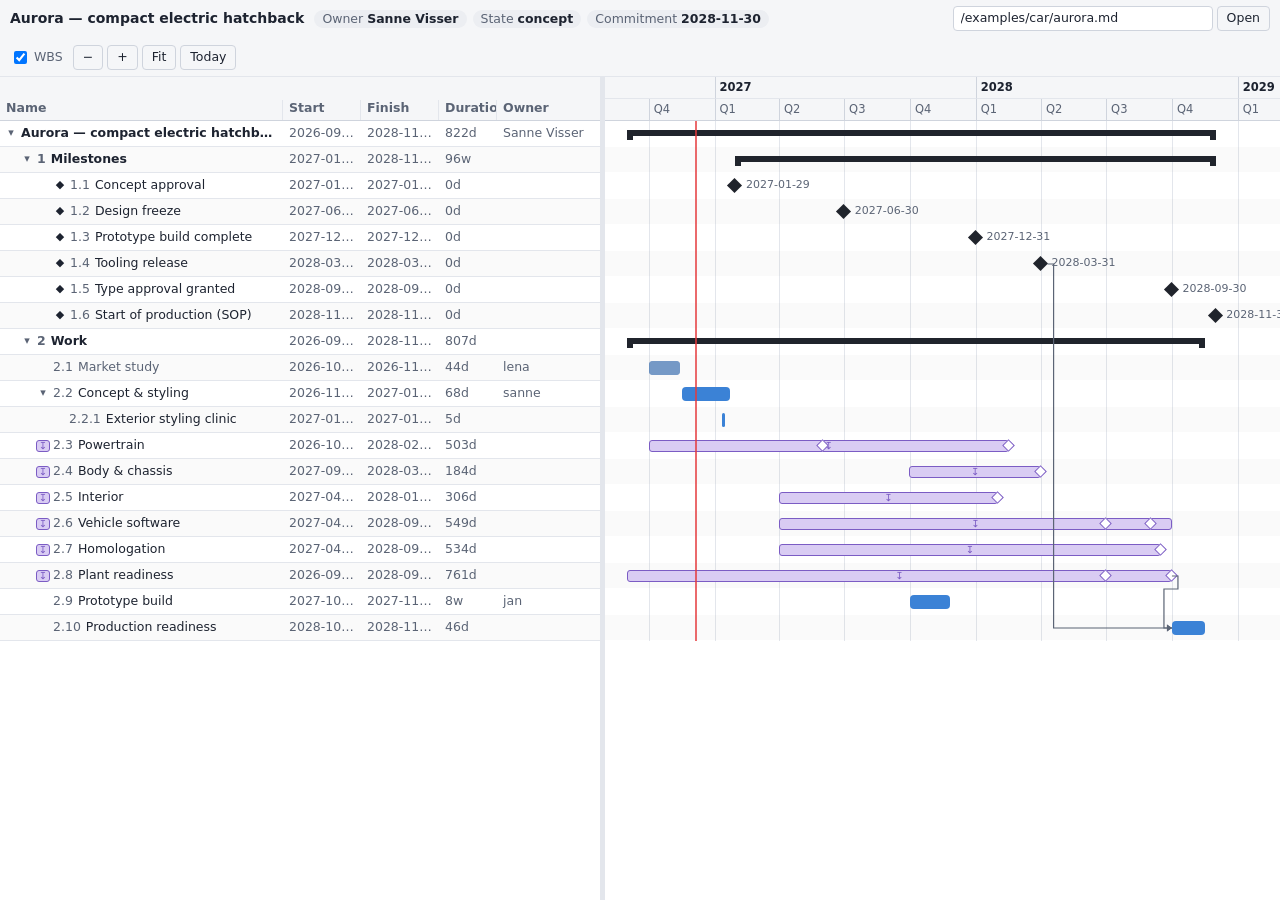
==== viewer/index.html @ 788c6bef "Initial commit: projectmd format, parser, viewer and example - docs/: format reference, normative gr" ====
<!doctype html>
<html lang="en">
<head>
<meta charset="utf-8">
<meta name="viewport" content="width=device-width, initial-scale=1">
<title>projectmd viewer</title>
<link rel="stylesheet" href="style.css">
</head>
<body>
<header id="toolbar">
  <div id="titlebox"><strong id="ptitle">projectmd</strong><span id="pmeta"></span></div>
  <nav id="crumbs" aria-label="Previous top-level projects"></nav>
  <form id="openform" autocomplete="off">
    <input id="rootinput" type="text" placeholder="/path/to/project.md or URL" spellcheck="false">
    <button type="submit">Open</button>
  </form>
  <div id="tools">
    <label class="chk"><input type="checkbox" id="wbs" checked> WBS</label>
    <button id="zout" title="Zoom out (Ctrl+wheel)">&minus;</button>
    <button id="zin" title="Zoom in (Ctrl+wheel)">+</button>
    <button id="zfit" title="Fit whole project">Fit</button>
    <button id="ztoday" title="Scroll to today">Today</button>
  </div>
</header>
<div id="banner" hidden></div>
<main id="main">
  <section id="left">
    <div id="lhead" class="grid"><div>Name</div><div>Start</div><div>Finish</div><div>Duration</div><div>Owner</div></div>
    <div id="lbody"><div id="lspacer"></div></div>
  </section>
  <div id="split" title="Drag to resize"></div>
  <section id="right">
    <div id="rhead"><div id="rhinner"></div></div>
    <div id="rbody"><div id="canvas"><div id="gridlines"></div><div id="today"></div><div id="trows"></div><svg id="deps" xmlns="http://www.w3.org/2000/svg"></svg></div></div>
  </section>
  <aside id="detail" hidden></aside>
</main>
<script type="module" src="app.js"></script>
</body>
</html>
---- viewer/style.css ----
:root {
  --bg: #ffffff; --bg2: #f5f6f8; --bg3: #eceef2; --fg: #1d2330; --fg2: #5b6475; --line: #e3e6ec; --line2: #cfd4dd;
  --task: #3b82d6; --task-d: #1f5aa6; --sum: #20242c; --sub: #7b5cc4; --sub-bg: #d9ccf3;
  --red: #d93030; --warn: #e08a00; --today: #e5383b; --sel: #dbe9fb; --hover: #eef3fa; --stripe: rgba(0,0,0,.018);
  --rh: 26px; --hh: 22px;
  color-scheme: light dark;
}
@media (prefers-color-scheme: dark) {
  :root {
    --bg: #14171d; --bg2: #1b1f27; --bg3: #242934; --fg: #e4e7ee; --fg2: #98a1b3; --line: #2a303b; --line2: #3a4250;
    --task: #4a95ec; --task-d: #2a68b8; --sum: #c9cfdb; --sub: #9d83e0; --sub-bg: #3a3160;
    --red: #ff5a5a; --warn: #f0a020; --today: #ff5a5f; --sel: #23374f; --hover: #1f2631; --stripe: rgba(255,255,255,.02);
  }
}
* { box-sizing: border-box; }
html, body { height: 100%; margin: 0; }
body { display: flex; flex-direction: column; background: var(--bg); color: var(--fg);
  font: 12.5px/1.35 system-ui, -apple-system, "Segoe UI", Roboto, sans-serif; overflow: hidden; }
button, input { font: inherit; color: inherit; }
button { background: var(--bg2); border: 1px solid var(--line2); border-radius: 4px; padding: 3px 9px; cursor: pointer; }
button:hover { background: var(--bg3); }
input[type=text] { background: var(--bg); border: 1px solid var(--line2); border-radius: 4px; padding: 3px 7px; }
a { color: var(--task); }

#toolbar { display: flex; align-items: center; gap: 14px; padding: 6px 10px; border-bottom: 1px solid var(--line); background: var(--bg2); flex-wrap: wrap; }
#titlebox { display: flex; align-items: baseline; gap: 10px; min-width: 0; }
#ptitle { font-size: 14px; }
#pmeta { display: flex; gap: 6px; flex-wrap: wrap; }
.chip { background: var(--bg3); border-radius: 10px; padding: 1px 8px; color: var(--fg2); white-space: nowrap; }
.chip b { color: var(--fg); font-weight: 600; }
#crumbs { display: flex; gap: 4px; align-items: center; color: var(--fg2); }
#crumbs a { cursor: pointer; text-decoration: none; }
#crumbs a:hover { text-decoration: underline; }
#openform { display: flex; gap: 4px; margin-left: auto; }
#rootinput { width: 260px; }
#tools { display: flex; gap: 4px; align-items: center; }
.chk { display: flex; gap: 4px; align-items: center; margin-right: 6px; color: var(--fg2); }
#banner { padding: 6px 12px; background: #fde8e8; color: #7a1010; border-bottom: 1px solid #f3b4b4; }
@media (prefers-color-scheme: dark) { #banner { background: #3a1a1a; color: #ffb4b4; border-color: #6a2a2a; } }

#main { position: relative; flex: 1; display: flex; min-height: 0; }
#left { width: var(--leftw, 600px); display: flex; flex-direction: column; min-width: 160px; flex: none; overflow: hidden; }
#right { flex: 1; display: flex; flex-direction: column; min-width: 0; }
#split { width: 5px; cursor: col-resize; background: var(--line); flex: none; }
#split:hover, #split.drag { background: var(--task); }

.grid, .lrow { display: grid; grid-template-columns: minmax(120px, 1fr) 78px 78px 58px 104px; }
#lhead { height: calc(var(--hh) * 2); background: var(--bg2); border-bottom: 1px solid var(--line2); font-weight: 600; color: var(--fg2); align-items: end; flex: none; }
#lhead > div { padding: 0 6px 3px; border-left: 1px solid var(--line); white-space: nowrap; overflow: hidden; }
#lhead > div:first-child { border-left: 0; }
#lbody { flex: 1; overflow: hidden; position: relative; }
#lspacer { position: relative; width: 100%; }
.lrow { position: absolute; left: 0; right: 0; height: var(--rh); align-items: center; border-bottom: 1px solid var(--line); cursor: default; }
.lrow.odd, .trow.odd { background: var(--stripe); }
.lrow:hover, .trow:hover { background: var(--hover); }
.lrow.sel, .trow.sel { background: var(--sel); }
.lrow > div { padding: 0 6px; white-space: nowrap; overflow: hidden; text-overflow: ellipsis; color: var(--fg2); border-left: 1px solid transparent; }
.lrow > .name { color: var(--fg); display: flex; align-items: center; gap: 3px; border-left: 0; }
.lrow .t { overflow: hidden; text-overflow: ellipsis; }
.lrow .num { color: var(--fg2); margin-right: 5px; font-variant-numeric: tabular-nums; }
.lrow.k-heading .t, .lrow.k-project .t { font-weight: 600; }
.lrow.cancelled .t { text-decoration: line-through; color: var(--fg2); }
.lrow.done .t { color: var(--fg2); }
.lrow.conflict .t { color: var(--red); }
.lrow.conflict .d.fin { color: var(--red); font-weight: 600; }
.lrow.loadrow { color: var(--fg2); font-style: italic; }
.tog { width: 14px; flex: none; text-align: center; cursor: pointer; color: var(--fg2); user-select: none; font-size: 11px; }
.tog.none { cursor: default; }
.tog:hover:not(.none) { color: var(--fg); }
.ico { flex: none; width: 14px; text-align: center; font-size: 11px; }
.ico.sub { color: var(--sub); }
.ico.warn { color: var(--warn); }
.spin { display: inline-block; animation: spin 1s linear infinite; }
@keyframes spin { to { transform: rotate(360deg); } }
.focus { display: none; margin-left: auto; padding: 0 5px; line-height: 16px; font-size: 12px; flex: none; }
.lrow:hover .focus { display: inline-block; }

#rhead { height: calc(var(--hh) * 2); overflow: hidden; border-bottom: 1px solid var(--line2); background: var(--bg2); flex: none; position: relative; }
#rhinner { position: relative; height: 100%; }
.hs { position: absolute; height: var(--hh); border-left: 1px solid var(--line2); padding: 0 4px; line-height: calc(var(--hh) - 1px); overflow: hidden; white-space: nowrap; color: var(--fg2); font-size: 11.5px; }
.hs.t0 { top: 0; border-bottom: 1px solid var(--line); color: var(--fg); font-weight: 600; }
.hs.t1 { top: var(--hh); }
#rbody { flex: 1; overflow: auto; position: relative; }
#canvas { position: relative; }
.gl { position: absolute; top: 0; bottom: 0; width: 1px; background: var(--line); }
.gl.major { background: var(--line2); }
#gridlines, #trows { position: absolute; inset: 0; }
#today { position: absolute; top: 0; bottom: 0; width: 2px; background: var(--today); opacity: .75; pointer-events: none; z-index: 3; }
#deps { position: absolute; left: 0; top: 0; pointer-events: none; z-index: 2; overflow: visible; }
#deps path { fill: none; stroke: var(--fg2); stroke-width: 1.2; }
#deps path.c { stroke: var(--red); }
#deps polygon { fill: var(--fg2); }
#deps polygon.c { fill: var(--red); }
.trow { position: absolute; left: 0; right: 0; height: var(--rh); border-bottom: 1px solid transparent; }
.trow.odd, .trow { background-clip: padding-box; }

.bar, .sum, .sub, .unk { position: absolute; }
.bar { top: 6px; height: 14px; background: var(--task); border-radius: 4px; overflow: hidden; min-width: 3px; }
.bar .prog { position: absolute; left: 0; top: 0; bottom: 0; background: var(--task-d); opacity: .8; }
.bar.done { background: var(--task-d); opacity: .6; }
.bar.cancelled { background: repeating-linear-gradient(45deg, #9aa0ab 0 4px, #c4c8d0 4px 8px); opacity: .8; }
.bar.conf, .sub.conf, .sum.conf::before { background: var(--red); }
.bar.conf { background: var(--red); }
.sum { top: 9px; height: 6px; background: var(--sum); min-width: 2px; }
.sum::before, .sum::after { content: ""; position: absolute; top: 4px; border-style: solid; border-color: transparent; }
.sum::before { left: 0; border-width: 6px 0 0 6px; border-left-color: var(--sum); border-top-color: var(--sum); }
.sum::after { right: 0; border-width: 6px 6px 0 0; border-right-color: var(--sum); border-top-color: var(--sum); }
.sum.conf { background: var(--red); }
.sum.conf::before { border-left-color: var(--red); border-top-color: var(--red); background: none; }
.sum.conf::after { border-right-color: var(--red); border-top-color: var(--red); }
.sub { top: 7px; height: 12px; border-radius: 3px; background: var(--sub-bg); border: 1.5px solid var(--sub); color: var(--sub); font-size: 10px; line-height: 9px; text-align: center; overflow: hidden; }
.sub.openstart { border-left-style: dashed; background: linear-gradient(90deg, transparent, var(--sub-bg) 40%); }
.sub.conf { background: var(--red); border-color: var(--red); color: #fff; }
.sub.mism, .bar.mism, .sum.mism { outline: 2px solid var(--warn); outline-offset: 1px; }
.unk { top: 7px; height: 12px; border: 1.5px dashed var(--fg2); border-radius: 3px; background: none; }
.ms { position: absolute; top: 6px; width: 13px; height: 13px; margin-left: -6.5px; background: var(--sum); transform: rotate(45deg) scale(.82); }
.ms.done { opacity: .5; }
.ms.cancelled { background: repeating-linear-gradient(45deg, #9aa0ab 0 3px, #c4c8d0 3px 6px); }
.ms.conf { background: var(--red); }
.ms.mini { width: 9px; height: 9px; margin-left: -4.5px; top: 8px; background: var(--bg); border: 1.5px solid var(--sub); transform: rotate(45deg); }
.mlabel { position: absolute; top: 5px; font-size: 11px; color: var(--fg2); white-space: nowrap; pointer-events: none; }
.decl { position: absolute; top: 1px; width: 0; height: 0; margin-left: -4px; border: 4px solid transparent; border-top: 6px solid var(--red); border-bottom: 0; }
.decl::after { content: ""; position: absolute; left: -1px; top: 6px; width: 2px; height: 16px; background: var(--red); opacity: .5; }

#detail { position: absolute; right: 0; top: 0; bottom: 0; width: 340px; background: var(--bg); border-left: 1px solid var(--line2); box-shadow: -4px 0 14px rgba(0,0,0,.12); overflow: auto; padding: 12px 14px; z-index: 10; }
#detail h2 { margin: 0 24px 4px 0; font-size: 15px; }
#detail .x { position: absolute; right: 8px; top: 8px; padding: 0 7px; }
#detail dl { display: grid; grid-template-columns: 92px 1fr; gap: 3px 8px; margin: 10px 0; }
#detail dt { color: var(--fg2); }
#detail dd { margin: 0; word-break: break-word; }
#detail h3 { margin: 14px 0 4px; font-size: 12px; text-transform: uppercase; letter-spacing: .04em; color: var(--fg2); }
.badge { display: inline-block; border-radius: 3px; padding: 0 6px; background: var(--bg3); color: var(--fg2); margin-right: 4px; }
.badge.red { background: var(--red); color: #fff; }
.badge.warn { background: var(--warn); color: #000; }
.diag { margin: 3px 0; padding: 3px 6px; border-left: 3px solid var(--line2); background: var(--bg2); }
.diag.E { border-left-color: var(--red); }
.diag.W { border-left-color: var(--warn); }
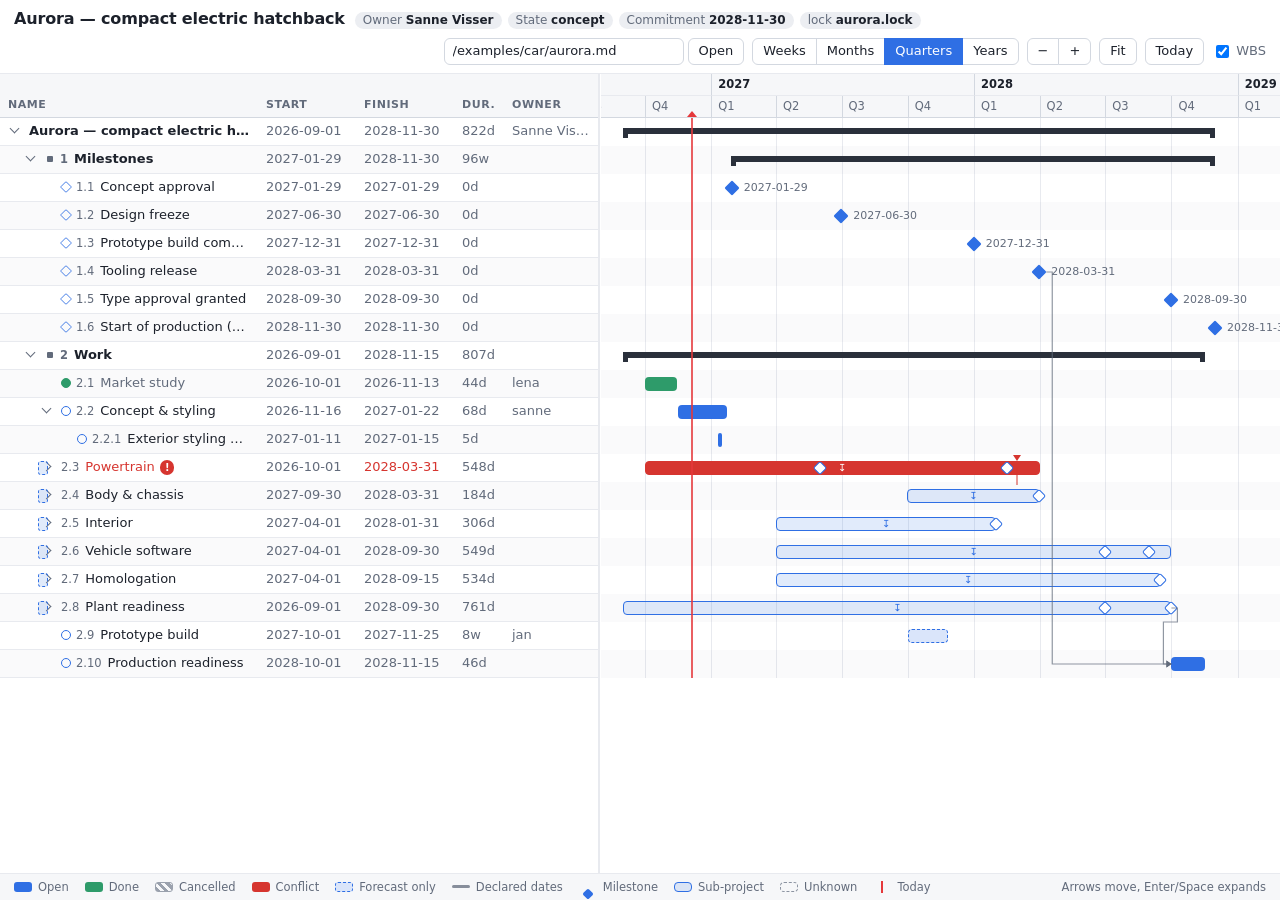
==== commit 24932f5c: "Add formatter, per-project lock files and viewer improvements - pmd fmt: canonical formatting of pro" ====
--- a/viewer/index.html
+++ b/viewer/index.html
@@ -3,6 +3,7 @@
 <head>
 <meta charset="utf-8">
 <meta name="viewport" content="width=device-width, initial-scale=1">
+<meta name="color-scheme" content="light dark">
 <title>projectmd viewer</title>
 <link rel="stylesheet" href="style.css">
 </head>
@@ -10,31 +11,53 @@
 <header id="toolbar">
   <div id="titlebox"><strong id="ptitle">projectmd</strong><span id="pmeta"></span></div>
   <nav id="crumbs" aria-label="Previous top-level projects"></nav>
-  <form id="openform" autocomplete="off">
-    <input id="rootinput" type="text" placeholder="/path/to/project.md or URL" spellcheck="false">
-    <button type="submit">Open</button>
-  </form>
   <div id="tools">
+    <form id="openform" autocomplete="off">
+      <input id="rootinput" type="text" placeholder="/path/to/project.md or URL" spellcheck="false" aria-label="Project file or URL">
+      <button type="submit">Open</button>
+    </form>
+    <div class="seg" id="zoomseg" role="group" aria-label="Zoom">
+      <button data-z="week" title="Weeks">Weeks</button><button data-z="month" title="Months">Months</button><button data-z="quarter" title="Quarters">Quarters</button><button data-z="year" title="Years">Years</button>
+    </div>
+    <div class="seg">
+      <button id="zout" title="Zoom out (Ctrl+wheel)" aria-label="Zoom out">&minus;</button><button id="zin" title="Zoom in (Ctrl+wheel)" aria-label="Zoom in">+</button>
+    </div>
+    <button id="zfit" title="Fit the whole project">Fit</button>
+    <button id="ztoday" title="Scroll to today">Today</button>
     <label class="chk"><input type="checkbox" id="wbs" checked> WBS</label>
-    <button id="zout" title="Zoom out (Ctrl+wheel)">&minus;</button>
-    <button id="zin" title="Zoom in (Ctrl+wheel)">+</button>
-    <button id="zfit" title="Fit whole project">Fit</button>
-    <button id="ztoday" title="Scroll to today">Today</button>
   </div>
 </header>
 <div id="banner" hidden></div>
 <main id="main">
-  <section id="left">
-    <div id="lhead" class="grid"><div>Name</div><div>Start</div><div>Finish</div><div>Duration</div><div>Owner</div></div>
-    <div id="lbody"><div id="lspacer"></div></div>
+  <section id="left" tabindex="-1">
+    <div id="lhead" class="grid"><div>Name</div><div>Start</div><div>Finish</div><div>Dur.</div><div>Owner</div></div>
+    <div id="lbody"><div id="lspacer" role="treegrid" aria-label="Project tree"></div></div>
   </section>
   <div id="split" title="Drag to resize"></div>
   <section id="right">
     <div id="rhead"><div id="rhinner"></div></div>
     <div id="rbody"><div id="canvas"><div id="gridlines"></div><div id="today"></div><div id="trows"></div><svg id="deps" xmlns="http://www.w3.org/2000/svg"></svg></div></div>
   </section>
-  <aside id="detail" hidden></aside>
+  <aside id="detail" hidden aria-label="Details"></aside>
 </main>
+<footer id="legend" aria-label="Legend">
+  <span><i class="lg bar st-open"></i>Open</span>
+  <span><i class="lg bar st-done"></i>Done</span>
+  <span><i class="lg bar st-cancelled"></i>Cancelled</span>
+  <span><i class="lg bar conf"></i>Conflict</span>
+  <span><i class="lg bar fc"></i>Forecast only</span>
+  <span><i class="lg declln"></i>Declared dates</span>
+  <span><i class="lg ms"></i>Milestone</span>
+  <span><i class="lg sub"></i>Sub-project</span>
+  <span><i class="lg unk"></i>Unknown</span>
+  <span><i class="lg todayl"></i>Today</span>
+  <span class="hint">Arrows move, Enter/Space expands</span>
+</footer>
+<div id="mdview" hidden role="dialog" aria-label="File view">
+  <div id="mdhead"><strong id="mdtitle"></strong><a id="mdraw" target="_blank" rel="noopener">raw</a><button id="mdopen" title="Make this file the top-level Gantt project">Open as project</button><button id="mdclose" title="Close (Esc)">Close</button></div>
+  <div id="mdbody"></div>
+</div>
+<div id="tip" hidden></div>
 <script type="module" src="app.js"></script>
 </body>
 </html>
--- a/viewer/style.css
+++ b/viewer/style.css
@@ -1,137 +1,198 @@
 :root {
-  --bg: #ffffff; --bg2: #f5f6f8; --bg3: #eceef2; --fg: #1d2330; --fg2: #5b6475; --line: #e3e6ec; --line2: #cfd4dd;
-  --task: #3b82d6; --task-d: #1f5aa6; --sum: #20242c; --sub: #7b5cc4; --sub-bg: #d9ccf3;
-  --red: #d93030; --warn: #e08a00; --today: #e5383b; --sel: #dbe9fb; --hover: #eef3fa; --stripe: rgba(0,0,0,.018);
-  --rh: 26px; --hh: 22px;
+  --bg: #ffffff; --bg2: #f6f7f9; --bg3: #eceef2; --fg: #1c212b; --fg2: #626b7b; --line: #e8eaef; --line2: #d3d8e0;
+  --accent: #2f6fe4; --accent-soft: rgba(47, 111, 228, .14);
+  --done: #2e9b6a; --cancel: #9aa1ad; --red: #d6352f; --warn: #c97a00; --unk: #8b93a1;
+  --sum: #2a303b; --today: #e5383b; --hover: rgba(47, 111, 228, .07); --stripe: rgba(20, 30, 50, .018);
+  --rh: 28px; --hh: 22px;
+  --font: system-ui, -apple-system, "Segoe UI", Roboto, "Helvetica Neue", Arial, sans-serif;
   color-scheme: light dark;
 }
 @media (prefers-color-scheme: dark) {
   :root {
-    --bg: #14171d; --bg2: #1b1f27; --bg3: #242934; --fg: #e4e7ee; --fg2: #98a1b3; --line: #2a303b; --line2: #3a4250;
-    --task: #4a95ec; --task-d: #2a68b8; --sum: #c9cfdb; --sub: #9d83e0; --sub-bg: #3a3160;
-    --red: #ff5a5a; --warn: #f0a020; --today: #ff5a5f; --sel: #23374f; --hover: #1f2631; --stripe: rgba(255,255,255,.02);
+    --bg: #14171d; --bg2: #1a1e26; --bg3: #252a34; --fg: #e5e8ef; --fg2: #98a1b3; --line: #262c37; --line2: #363e4c;
+    --accent: #5b94f5; --accent-soft: rgba(91, 148, 245, .2);
+    --done: #45b886; --cancel: #6f7787; --red: #ff6159; --warn: #e8a030; --unk: #8a93a4;
+    --sum: #c4cad6; --today: #ff5a5f; --hover: rgba(91, 148, 245, .09); --stripe: rgba(255, 255, 255, .02);
   }
 }
 * { box-sizing: border-box; }
 html, body { height: 100%; margin: 0; }
-body { display: flex; flex-direction: column; background: var(--bg); color: var(--fg);
-  font: 12.5px/1.35 system-ui, -apple-system, "Segoe UI", Roboto, sans-serif; overflow: hidden; }
+body { display: flex; flex-direction: column; background: var(--bg); color: var(--fg); font: 13px/1.4 var(--font); overflow: hidden; }
 button, input { font: inherit; color: inherit; }
-button { background: var(--bg2); border: 1px solid var(--line2); border-radius: 4px; padding: 3px 9px; cursor: pointer; }
+button { background: var(--bg); border: 1px solid var(--line2); border-radius: 6px; padding: 3px 10px; cursor: pointer; }
 button:hover { background: var(--bg3); }
-input[type=text] { background: var(--bg); border: 1px solid var(--line2); border-radius: 4px; padding: 3px 7px; }
-a { color: var(--task); }
+button:focus-visible, input:focus-visible, a:focus-visible, #left:focus-visible { outline: 2px solid var(--accent); outline-offset: 1px; }
+input[type=text] { background: var(--bg); border: 1px solid var(--line2); border-radius: 6px; padding: 3px 8px; }
+a { color: var(--accent); }
 
-#toolbar { display: flex; align-items: center; gap: 14px; padding: 6px 10px; border-bottom: 1px solid var(--line); background: var(--bg2); flex-wrap: wrap; }
-#titlebox { display: flex; align-items: baseline; gap: 10px; min-width: 0; }
-#ptitle { font-size: 14px; }
+#toolbar { display: flex; align-items: center; gap: 8px 16px; padding: 8px 14px; border-bottom: 1px solid var(--line); background: var(--bg); flex-wrap: wrap; }
+#titlebox { display: flex; align-items: baseline; gap: 10px; min-width: 0; flex-wrap: wrap; }
+#ptitle { font-size: 16px; font-weight: 650; letter-spacing: -.01em; }
 #pmeta { display: flex; gap: 6px; flex-wrap: wrap; }
-.chip { background: var(--bg3); border-radius: 10px; padding: 1px 8px; color: var(--fg2); white-space: nowrap; }
+.chip { background: var(--bg3); border-radius: 10px; padding: 0 8px; color: var(--fg2); white-space: nowrap; font-size: 12px; }
 .chip b { color: var(--fg); font-weight: 600; }
 #crumbs { display: flex; gap: 4px; align-items: center; color: var(--fg2); }
-#crumbs a { cursor: pointer; text-decoration: none; }
+#crumbs a { cursor: pointer; text-decoration: none; color: var(--accent); }
 #crumbs a:hover { text-decoration: underline; }
-#openform { display: flex; gap: 4px; margin-left: auto; }
-#rootinput { width: 260px; }
-#tools { display: flex; gap: 4px; align-items: center; }
-.chk { display: flex; gap: 4px; align-items: center; margin-right: 6px; color: var(--fg2); }
-#banner { padding: 6px 12px; background: #fde8e8; color: #7a1010; border-bottom: 1px solid #f3b4b4; }
-@media (prefers-color-scheme: dark) { #banner { background: #3a1a1a; color: #ffb4b4; border-color: #6a2a2a; } }
+#tools { display: flex; gap: 8px; align-items: center; margin-left: auto; flex-wrap: wrap; }
+#openform { display: flex; gap: 4px; }
+#rootinput { width: 240px; }
+.seg { display: inline-flex; }
+.seg button { border-radius: 0; margin-left: -1px; }
+.seg button:first-child { border-radius: 6px 0 0 6px; margin-left: 0; }
+.seg button:last-child { border-radius: 0 6px 6px 0; }
+.seg button.on { background: var(--accent); border-color: var(--accent); color: #fff; position: relative; }
+.chk { display: flex; gap: 4px; align-items: center; color: var(--fg2); }
+#banner { padding: 8px 14px; background: color-mix(in srgb, var(--red) 12%, var(--bg)); color: var(--fg); border-bottom: 1px solid var(--red); }
 
 #main { position: relative; flex: 1; display: flex; min-height: 0; }
-#left { width: var(--leftw, 600px); display: flex; flex-direction: column; min-width: 160px; flex: none; overflow: hidden; }
+#left { width: var(--leftw, 600px); display: flex; flex-direction: column; min-width: 160px; flex: none; overflow: hidden; outline-offset: -2px; }
 #right { flex: 1; display: flex; flex-direction: column; min-width: 0; }
-#split { width: 5px; cursor: col-resize; background: var(--line); flex: none; }
-#split:hover, #split.drag { background: var(--task); }
+#split { width: 5px; margin: 0 -2px; z-index: 5; cursor: col-resize; background: transparent; border-left: 2px solid var(--line); border-right: 2px solid transparent; flex: none; }
+#split:hover, #split.drag { border-left-color: var(--accent); }
 
-.grid, .lrow { display: grid; grid-template-columns: minmax(120px, 1fr) 78px 78px 58px 104px; }
-#lhead { height: calc(var(--hh) * 2); background: var(--bg2); border-bottom: 1px solid var(--line2); font-weight: 600; color: var(--fg2); align-items: end; flex: none; }
-#lhead > div { padding: 0 6px 3px; border-left: 1px solid var(--line); white-space: nowrap; overflow: hidden; }
-#lhead > div:first-child { border-left: 0; }
+.grid, .lrow { display: grid; grid-template-columns: minmax(120px, 1fr) 98px 98px 50px 96px; }
+#lhead { height: calc(var(--hh) * 2); background: var(--bg2); border-bottom: 1px solid var(--line2); font-size: 11px; text-transform: uppercase; letter-spacing: .05em; font-weight: 600; color: var(--fg2); align-items: end; flex: none; }
+#lhead > div { padding: 0 8px 4px; white-space: nowrap; overflow: hidden; }
 #lbody { flex: 1; overflow: hidden; position: relative; }
 #lspacer { position: relative; width: 100%; }
 .lrow { position: absolute; left: 0; right: 0; height: var(--rh); align-items: center; border-bottom: 1px solid var(--line); cursor: default; }
 .lrow.odd, .trow.odd { background: var(--stripe); }
-.lrow:hover, .trow:hover { background: var(--hover); }
-.lrow.sel, .trow.sel { background: var(--sel); }
-.lrow > div { padding: 0 6px; white-space: nowrap; overflow: hidden; text-overflow: ellipsis; color: var(--fg2); border-left: 1px solid transparent; }
-.lrow > .name { color: var(--fg); display: flex; align-items: center; gap: 3px; border-left: 0; }
+.lrow.hov, .trow.hov { background: var(--hover); }
+.lrow.sel, .trow.sel { background: var(--accent-soft); }
+.lrow.sel { box-shadow: inset 3px 0 0 var(--accent); }
+.lrow > div { padding: 0 8px; white-space: nowrap; overflow: hidden; text-overflow: ellipsis; color: var(--fg2); font-variant-numeric: tabular-nums; }
+.lrow > .name { color: var(--fg); display: flex; align-items: center; gap: 5px; }
 .lrow .t { overflow: hidden; text-overflow: ellipsis; }
-.lrow .num { color: var(--fg2); margin-right: 5px; font-variant-numeric: tabular-nums; }
+.lrow .num { color: var(--fg2); margin-right: 6px; font-variant-numeric: tabular-nums; font-size: 11.5px; }
 .lrow.k-heading .t, .lrow.k-project .t { font-weight: 600; }
-.lrow.cancelled .t { text-decoration: line-through; color: var(--fg2); }
-.lrow.done .t { color: var(--fg2); }
-.lrow.conflict .t { color: var(--red); }
-.lrow.conflict .d.fin { color: var(--red); font-weight: 600; }
+.lrow.st-cancelled .t { text-decoration: line-through; color: var(--fg2); }
+.lrow.st-done .t { color: var(--fg2); }
+.lrow.conflict .t, .lrow.conflict .d.fin { color: var(--red); }
 .lrow.loadrow { color: var(--fg2); font-style: italic; }
-.tog { width: 14px; flex: none; text-align: center; cursor: pointer; color: var(--fg2); user-select: none; font-size: 11px; }
-.tog.none { cursor: default; }
-.tog:hover:not(.none) { color: var(--fg); }
-.ico { flex: none; width: 14px; text-align: center; font-size: 11px; }
-.ico.sub { color: var(--sub); }
-.ico.warn { color: var(--warn); }
+.tog { width: 18px; height: 18px; flex: none; position: relative; cursor: pointer; border-radius: 4px; user-select: none; }
+.tog:not(.none):hover { background: var(--bg3); }
+.tog:not(.none)::before { content: ""; position: absolute; left: 5px; top: 5px; width: 6px; height: 6px; border-right: 1.8px solid var(--fg2); border-bottom: 1.8px solid var(--fg2); transform: rotate(-45deg); transition: transform .12s; }
+.tog.open::before { transform: rotate(45deg); top: 3px; }
+.tog .spin { position: absolute; left: 3px; top: 1px; font-size: 12px; color: var(--accent); }
+.tog.busy::before { display: none; }
+.st { flex: none; width: 10px; height: 10px; border-radius: 50%; border: 1.6px solid var(--accent); }
+.st.st-done { background: var(--done); border-color: var(--done); }
+.st.st-cancelled { border-color: var(--cancel); background: linear-gradient(135deg, transparent 44%, var(--cancel) 44% 56%, transparent 56%); }
+.st.diamond { border-radius: 1px; transform: rotate(45deg) scale(.85); }
+.st.sub { border-radius: 3px; border-style: dashed; }
+.st.sub.loaded { border-style: solid; }
+.st.hd { border: 0; width: 6px; height: 6px; background: var(--fg2); border-radius: 1px; margin: 0 2px; }
+.st.warnic { border-color: var(--warn); }
+.flag { flex: none; color: #fff; background: var(--red); border-radius: 8px; font-size: 10px; font-weight: 700; padding: 0 5px; line-height: 15px; }
 .spin { display: inline-block; animation: spin 1s linear infinite; }
 @keyframes spin { to { transform: rotate(360deg); } }
-.focus { display: none; margin-left: auto; padding: 0 5px; line-height: 16px; font-size: 12px; flex: none; }
+.focus { display: none; margin-left: auto; padding: 0 6px; line-height: 17px; font-size: 11px; flex: none; }
 .lrow:hover .focus { display: inline-block; }
 
 #rhead { height: calc(var(--hh) * 2); overflow: hidden; border-bottom: 1px solid var(--line2); background: var(--bg2); flex: none; position: relative; }
 #rhinner { position: relative; height: 100%; }
-.hs { position: absolute; height: var(--hh); border-left: 1px solid var(--line2); padding: 0 4px; line-height: calc(var(--hh) - 1px); overflow: hidden; white-space: nowrap; color: var(--fg2); font-size: 11.5px; }
+.hs { position: absolute; height: var(--hh); border-left: 1px solid var(--line2); padding: 0 6px; line-height: calc(var(--hh) - 1px); overflow: hidden; white-space: nowrap; color: var(--fg2); font-size: 11.5px; }
 .hs.t0 { top: 0; border-bottom: 1px solid var(--line); color: var(--fg); font-weight: 600; }
 .hs.t1 { top: var(--hh); }
+.todaytag { position: absolute; bottom: 0; width: 0; height: 0; margin-left: -5px; border: 5px solid transparent; border-bottom: 6px solid var(--today); border-top: 0; }
 #rbody { flex: 1; overflow: auto; position: relative; }
 #canvas { position: relative; }
 .gl { position: absolute; top: 0; bottom: 0; width: 1px; background: var(--line); }
 .gl.major { background: var(--line2); }
 #gridlines, #trows { position: absolute; inset: 0; }
-#today { position: absolute; top: 0; bottom: 0; width: 2px; background: var(--today); opacity: .75; pointer-events: none; z-index: 3; }
+#today { position: absolute; top: 0; bottom: 0; width: 2px; background: var(--today); opacity: .8; pointer-events: none; z-index: 3; }
 #deps { position: absolute; left: 0; top: 0; pointer-events: none; z-index: 2; overflow: visible; }
-#deps path { fill: none; stroke: var(--fg2); stroke-width: 1.2; }
-#deps path.c { stroke: var(--red); }
+#deps path { fill: none; stroke: var(--fg2); stroke-width: 1.2; opacity: .7; }
+#deps path.c { stroke: var(--red); opacity: 1; }
 #deps polygon { fill: var(--fg2); }
 #deps polygon.c { fill: var(--red); }
 .trow { position: absolute; left: 0; right: 0; height: var(--rh); border-bottom: 1px solid transparent; }
-.trow.odd, .trow { background-clip: padding-box; }
 
-.bar, .sum, .sub, .unk { position: absolute; }
-.bar { top: 6px; height: 14px; background: var(--task); border-radius: 4px; overflow: hidden; min-width: 3px; }
-.bar .prog { position: absolute; left: 0; top: 0; bottom: 0; background: var(--task-d); opacity: .8; }
-.bar.done { background: var(--task-d); opacity: .6; }
-.bar.cancelled { background: repeating-linear-gradient(45deg, #9aa0ab 0 4px, #c4c8d0 4px 8px); opacity: .8; }
-.bar.conf, .sub.conf, .sum.conf::before { background: var(--red); }
-.bar.conf { background: var(--red); }
-.sum { top: 9px; height: 6px; background: var(--sum); min-width: 2px; }
-.sum::before, .sum::after { content: ""; position: absolute; top: 4px; border-style: solid; border-color: transparent; }
-.sum::before { left: 0; border-width: 6px 0 0 6px; border-left-color: var(--sum); border-top-color: var(--sum); }
-.sum::after { right: 0; border-width: 6px 6px 0 0; border-right-color: var(--sum); border-top-color: var(--sum); }
+/* bars: colour comes from --c */
+.bar, .sum, .sub, .unk, .ms, .declln { position: absolute; }
+.st-open, .bar, .ms, .sub { --c: var(--accent); }
+.st-done { --c: var(--done); }
+.st-cancelled { --c: var(--cancel); }
+.conf { --c: var(--red); }
+.bar { top: 7px; height: 14px; background: var(--c); border-radius: 4px; min-width: 3px; }
+.bar.st-cancelled { background: repeating-linear-gradient(45deg, var(--c) 0 3px, transparent 3px 6px); border: 1px solid var(--c); }
+.bar.fc { background: color-mix(in srgb, var(--c) 18%, var(--bg)); border: 1.5px dashed var(--c); }
+.declln { top: 23px; height: 3px; border-radius: 2px; background: var(--fg2); opacity: .75; }
+.sum { top: 10px; height: 6px; background: var(--sum); min-width: 2px; }
+.sum::before, .sum::after { content: ""; position: absolute; top: 5px; border-style: solid; border-color: transparent; }
+.sum::before { left: 0; border-width: 5px 0 0 5px; border-left-color: var(--sum); border-top-color: var(--sum); }
+.sum::after { right: 0; border-width: 5px 5px 0 0; border-right-color: var(--sum); border-top-color: var(--sum); }
 .sum.conf { background: var(--red); }
-.sum.conf::before { border-left-color: var(--red); border-top-color: var(--red); background: none; }
+.sum.conf::before { border-left-color: var(--red); border-top-color: var(--red); }
 .sum.conf::after { border-right-color: var(--red); border-top-color: var(--red); }
-.sub { top: 7px; height: 12px; border-radius: 3px; background: var(--sub-bg); border: 1.5px solid var(--sub); color: var(--sub); font-size: 10px; line-height: 9px; text-align: center; overflow: hidden; }
-.sub.openstart { border-left-style: dashed; background: linear-gradient(90deg, transparent, var(--sub-bg) 40%); }
-.sub.conf { background: var(--red); border-color: var(--red); color: #fff; }
-.sub.mism, .bar.mism, .sum.mism { outline: 2px solid var(--warn); outline-offset: 1px; }
-.unk { top: 7px; height: 12px; border: 1.5px dashed var(--fg2); border-radius: 3px; background: none; }
-.ms { position: absolute; top: 6px; width: 13px; height: 13px; margin-left: -6.5px; background: var(--sum); transform: rotate(45deg) scale(.82); }
-.ms.done { opacity: .5; }
-.ms.cancelled { background: repeating-linear-gradient(45deg, #9aa0ab 0 3px, #c4c8d0 3px 6px); }
-.ms.conf { background: var(--red); }
-.ms.mini { width: 9px; height: 9px; margin-left: -4.5px; top: 8px; background: var(--bg); border: 1.5px solid var(--sub); transform: rotate(45deg); }
-.mlabel { position: absolute; top: 5px; font-size: 11px; color: var(--fg2); white-space: nowrap; pointer-events: none; }
+.sub { top: 7px; height: 14px; border-radius: 4px; background: var(--accent-soft); border: 1.5px solid var(--c); color: var(--c); font-size: 10px; line-height: 11px; text-align: center; overflow: hidden; }
+.sub.openstart { border-left-style: dashed; }
+.sub.conf { background: var(--red); color: #fff; }
+.mism { outline: 2px solid var(--warn); outline-offset: 1px; }
+.unk { top: 7px; height: 14px; border: 1.5px dashed var(--unk); border-radius: 4px; }
+.ms { top: 7px; width: 14px; height: 14px; margin-left: -7px; background: var(--c); transform: rotate(45deg) scale(.78); border-radius: 2px; }
+.ms.st-cancelled { background: transparent; border: 1.5px solid var(--c); }
+.ms.mini { width: 10px; height: 10px; margin-left: -5px; top: 9px; background: var(--bg); border: 1.5px solid var(--c); transform: rotate(45deg); }
+.mlabel { position: absolute; top: 6px; font-size: 11px; color: var(--fg2); white-space: nowrap; pointer-events: none; }
 .decl { position: absolute; top: 1px; width: 0; height: 0; margin-left: -4px; border: 4px solid transparent; border-top: 6px solid var(--red); border-bottom: 0; }
-.decl::after { content: ""; position: absolute; left: -1px; top: 6px; width: 2px; height: 16px; background: var(--red); opacity: .5; }
+.decl::after { content: ""; position: absolute; left: -1px; top: 6px; width: 2px; height: 18px; background: var(--red); opacity: .5; }
+.decl.w { border-top-color: var(--warn); }
 
-#detail { position: absolute; right: 0; top: 0; bottom: 0; width: 340px; background: var(--bg); border-left: 1px solid var(--line2); box-shadow: -4px 0 14px rgba(0,0,0,.12); overflow: auto; padding: 12px 14px; z-index: 10; }
-#detail h2 { margin: 0 24px 4px 0; font-size: 15px; }
-#detail .x { position: absolute; right: 8px; top: 8px; padding: 0 7px; }
-#detail dl { display: grid; grid-template-columns: 92px 1fr; gap: 3px 8px; margin: 10px 0; }
+#tip { position: fixed; z-index: 30; max-width: 320px; background: var(--fg); color: var(--bg); padding: 5px 9px; border-radius: 6px; font-size: 12px; pointer-events: none; box-shadow: 0 4px 14px rgba(0, 0, 0, .25); }
+#tip b { font-weight: 600; }
+#tip .r { color: #ff9b95; }
+
+#detail { flex: none; width: 360px; background: var(--bg); border-left: 1px solid var(--line2); overflow: auto; padding: 14px 16px 20px; position: relative; }
+#detail[hidden] { display: none; }
+#detail h2 { margin: 0 26px 6px 0; font-size: 16px; line-height: 1.25; }
+#detail .x { position: absolute; right: 10px; top: 10px; padding: 0 8px; line-height: 20px; }
+#detail dl { display: grid; grid-template-columns: 96px 1fr; gap: 5px 10px; margin: 12px 0; }
 #detail dt { color: var(--fg2); }
 #detail dd { margin: 0; word-break: break-word; }
-#detail h3 { margin: 14px 0 4px; font-size: 12px; text-transform: uppercase; letter-spacing: .04em; color: var(--fg2); }
-.badge { display: inline-block; border-radius: 3px; padding: 0 6px; background: var(--bg3); color: var(--fg2); margin-right: 4px; }
+#detail dd a[data-sel] { cursor: pointer; }
+#detail h3 { margin: 16px 0 4px; font-size: 11px; text-transform: uppercase; letter-spacing: .05em; color: var(--fg2); }
+#detail ul { margin: 0; padding-left: 16px; }
+.badge { display: inline-block; border-radius: 10px; padding: 0 8px; background: var(--bg3); color: var(--fg2); margin-right: 4px; font-size: 12px; }
+.badge.b-done { background: color-mix(in srgb, var(--done) 18%, var(--bg)); color: var(--done); }
+.badge.b-open { background: var(--accent-soft); color: var(--accent); }
 .badge.red { background: var(--red); color: #fff; }
-.badge.warn { background: var(--warn); color: #000; }
-.diag { margin: 3px 0; padding: 3px 6px; border-left: 3px solid var(--line2); background: var(--bg2); }
+.badge.warn { background: var(--warn); color: #fff; }
+.reason { margin: 8px 0; padding: 6px 9px; border-left: 3px solid var(--red); background: color-mix(in srgb, var(--red) 9%, var(--bg)); }
+.diag { margin: 4px 0; padding: 4px 8px; border-left: 3px solid var(--line2); background: var(--bg2); }
 .diag.E { border-left-color: var(--red); }
 .diag.W { border-left-color: var(--warn); }
+
+#legend { display: flex; flex-wrap: wrap; gap: 4px 16px; padding: 5px 14px; border-top: 1px solid var(--line); background: var(--bg2); color: var(--fg2); font-size: 11.5px; align-items: center; }
+#legend span { display: inline-flex; align-items: center; gap: 6px; }
+#legend .hint { margin-left: auto; }
+.lg { position: relative; display: inline-block; width: 18px; height: 10px; }
+.lg.bar, .lg.sub, .lg.unk, .lg.declln { position: relative; top: 0; }
+.lg.bar { height: 10px; border-radius: 3px; }
+.lg.declln { height: 3px; }
+.lg.ms { width: 10px; height: 10px; margin: 0 4px; transform: rotate(45deg) scale(.8); }
+.lg.sub, .lg.unk { height: 10px; }
+.lg.todayl { width: 2px; height: 12px; background: var(--today); margin: 0 8px; }
+
+#detail .late { color: var(--red); font-weight: 600; }
+
+#mdview { position: fixed; z-index: 40; inset: 40px 6vw; display: flex; flex-direction: column; background: var(--bg); border: 1px solid var(--line2); border-radius: 10px; box-shadow: 0 12px 48px rgba(0, 0, 0, .35); overflow: hidden; }
+#mdview[hidden] { display: none; }
+#mdhead { display: flex; align-items: center; gap: 10px; padding: 8px 14px; border-bottom: 1px solid var(--line); background: var(--bg2); }
+#mdhead strong { flex: 1; min-width: 0; overflow: hidden; text-overflow: ellipsis; white-space: nowrap; font-weight: 600; }
+#mdbody { flex: 1; overflow: auto; padding: 8px 28px 28px; line-height: 1.55; }
+#mdbody h1, #mdbody h2, #mdbody h3 { line-height: 1.25; margin: 1.2em 0 .4em; }
+#mdbody ul, #mdbody ol { margin: .2em 0; padding-left: 1.4em; }
+#mdbody li.task { list-style: none; margin-left: -1.2em; }
+#mdbody li.done, #mdbody li.cancelled { color: var(--fg2); }
+#mdbody li.cancelled { text-decoration: line-through; }
+.cb { display: inline-block; width: 11px; height: 11px; margin-right: 7px; vertical-align: -1px; border: 1.6px solid var(--accent); border-radius: 3px; }
+.cb.done { background: var(--done); border-color: var(--done); }
+.cb.cancelled { border-color: var(--cancel); }
+#mdbody code { background: var(--bg3); border-radius: 4px; padding: 0 4px; font-size: 12px; }
+#mdbody pre { background: var(--bg2); border: 1px solid var(--line); border-radius: 6px; padding: 10px 12px; overflow: auto; }
+#mdbody pre code { background: none; padding: 0; }
+#mdbody blockquote { margin: .6em 0; padding: 2px 12px; border-left: 3px solid var(--line2); color: var(--fg2); }
+#mdbody table { border-collapse: collapse; } #mdbody th, #mdbody td { border: 1px solid var(--line2); padding: 3px 8px; }
+#mdbody .hl { background: var(--accent-soft); box-shadow: -8px 0 0 var(--accent-soft), 0 0 0 2px var(--accent-soft); border-radius: 3px; }
+#mdbody .dim { color: var(--fg2); }
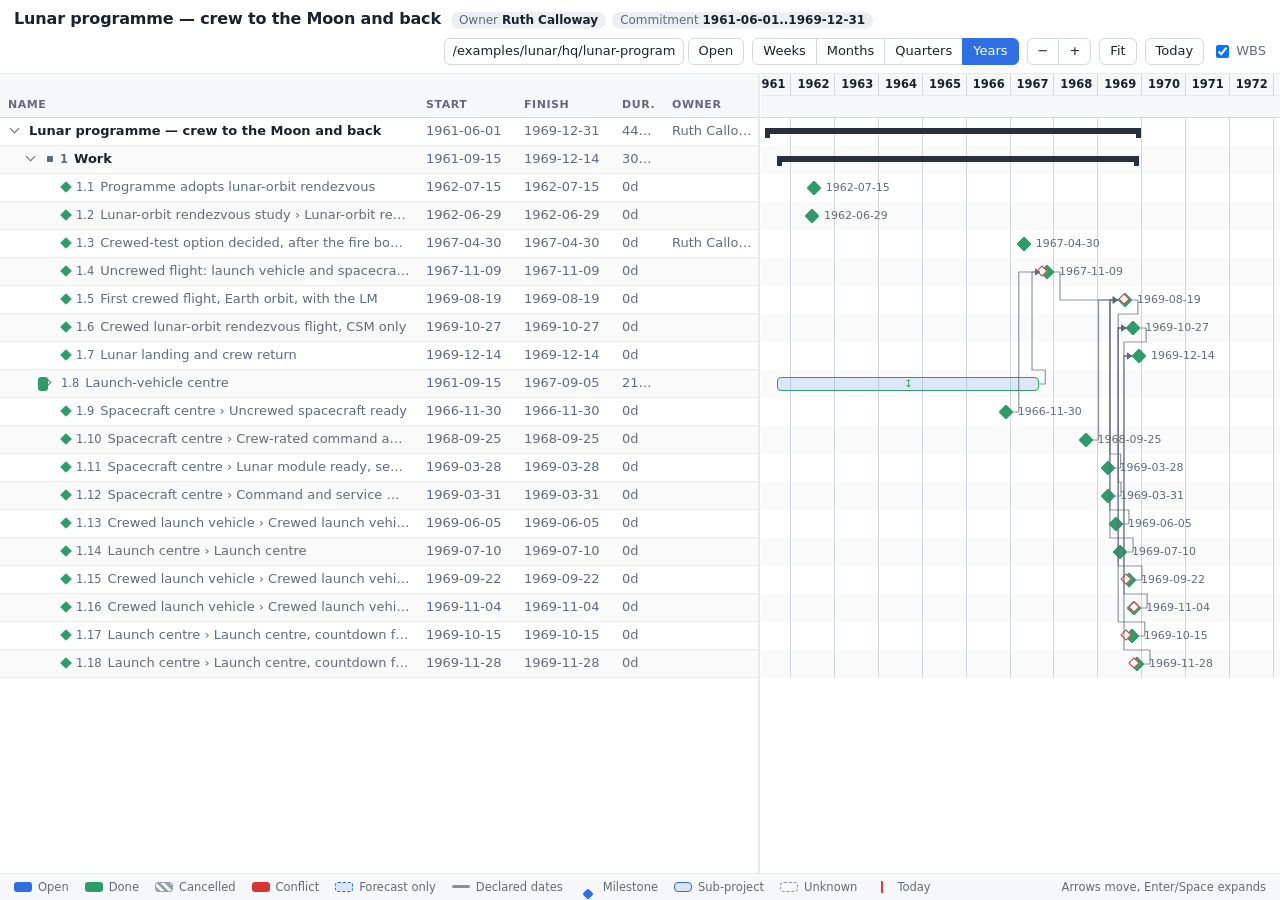
==== commit 5cad6b3f: "Simulation refinements and lunar example Refinements from a 19-round simulated lunar programme (11 p" ====
--- a/viewer/index.html
+++ b/viewer/index.html
@@ -5,7 +5,7 @@
 <meta name="viewport" content="width=device-width, initial-scale=1">
 <meta name="color-scheme" content="light dark">
 <title>projectmd viewer</title>
-<link rel="stylesheet" href="style.css">
+<link rel="stylesheet" href="style.css?v=17">
 </head>
 <body>
 <header id="toolbar">
@@ -58,6 +58,6 @@
   <div id="mdbody"></div>
 </div>
 <div id="tip" hidden></div>
-<script type="module" src="app.js"></script>
+<script type="module" src="app.js?v=17"></script>
 </body>
 </html>
--- a/viewer/style.css
+++ b/viewer/style.css
@@ -46,7 +46,7 @@
 #banner { padding: 8px 14px; background: color-mix(in srgb, var(--red) 12%, var(--bg)); color: var(--fg); border-bottom: 1px solid var(--red); }
 
 #main { position: relative; flex: 1; display: flex; min-height: 0; }
-#left { width: var(--leftw, 600px); display: flex; flex-direction: column; min-width: 160px; flex: none; overflow: hidden; outline-offset: -2px; }
+#left { width: var(--leftw, 760px); display: flex; flex-direction: column; min-width: 160px; flex: none; overflow: hidden; outline-offset: -2px; }
 #right { flex: 1; display: flex; flex-direction: column; min-width: 0; }
 #split { width: 5px; margin: 0 -2px; z-index: 5; cursor: col-resize; background: transparent; border-left: 2px solid var(--line); border-right: 2px solid transparent; flex: none; }
 #split:hover, #split.drag { border-left-color: var(--accent); }
@@ -119,6 +119,8 @@
 .bar.st-cancelled { background: repeating-linear-gradient(45deg, var(--c) 0 3px, transparent 3px 6px); border: 1px solid var(--c); }
 .bar.fc { background: color-mix(in srgb, var(--c) 18%, var(--bg)); border: 1.5px dashed var(--c); }
 .declln { top: 23px; height: 3px; border-radius: 2px; background: var(--fg2); opacity: .75; }
+.late { position: absolute; top: 9px; width: 8px; height: 8px; margin-left: -4px; box-sizing: border-box; border: 1.5px solid var(--red); background: var(--bg); transform: rotate(45deg); }
+.lateln { position: absolute; top: 13px; height: 1.5px; background: var(--red); }
 .sum { top: 10px; height: 6px; background: var(--sum); min-width: 2px; }
 .sum::before, .sum::after { content: ""; position: absolute; top: 5px; border-style: solid; border-color: transparent; }
 .sum::before { left: 0; border-width: 5px 0 0 5px; border-left-color: var(--sum); border-top-color: var(--sum); }
@@ -133,7 +135,6 @@
 .unk { top: 7px; height: 14px; border: 1.5px dashed var(--unk); border-radius: 4px; }
 .ms { top: 7px; width: 14px; height: 14px; margin-left: -7px; background: var(--c); transform: rotate(45deg) scale(.78); border-radius: 2px; }
 .ms.st-cancelled { background: transparent; border: 1.5px solid var(--c); }
-.ms.mini { width: 10px; height: 10px; margin-left: -5px; top: 9px; background: var(--bg); border: 1.5px solid var(--c); transform: rotate(45deg); }
 .mlabel { position: absolute; top: 6px; font-size: 11px; color: var(--fg2); white-space: nowrap; pointer-events: none; }
 .decl { position: absolute; top: 1px; width: 0; height: 0; margin-left: -4px; border: 4px solid transparent; border-top: 6px solid var(--red); border-bottom: 0; }
 .decl::after { content: ""; position: absolute; left: -1px; top: 6px; width: 2px; height: 18px; background: var(--red); opacity: .5; }
@@ -196,3 +197,8 @@
 #mdbody table { border-collapse: collapse; } #mdbody th, #mdbody td { border: 1px solid var(--line2); padding: 3px 8px; }
 #mdbody .hl { background: var(--accent-soft); box-shadow: -8px 0 0 var(--accent-soft), 0 0 0 2px var(--accent-soft); border-radius: 3px; }
 #mdbody .dim { color: var(--fg2); }
+.ct { flex: none; margin-left: 6px; border-radius: 8px; padding: 0 6px; font-size: 10px; line-height: 15px; font-weight: 600; background: var(--bg3); color: var(--fg2); }
+.ct-agreed, .ct-delivered { background: transparent; color: var(--fg2); border: 1px solid var(--line2); font-weight: 500; }
+#detail .r { color: var(--red); }
+.ct-disputed { background: color-mix(in srgb, var(--warn) 22%, var(--bg)); color: var(--warn); }
+.ct-overdue { background: var(--red); color: #fff; }
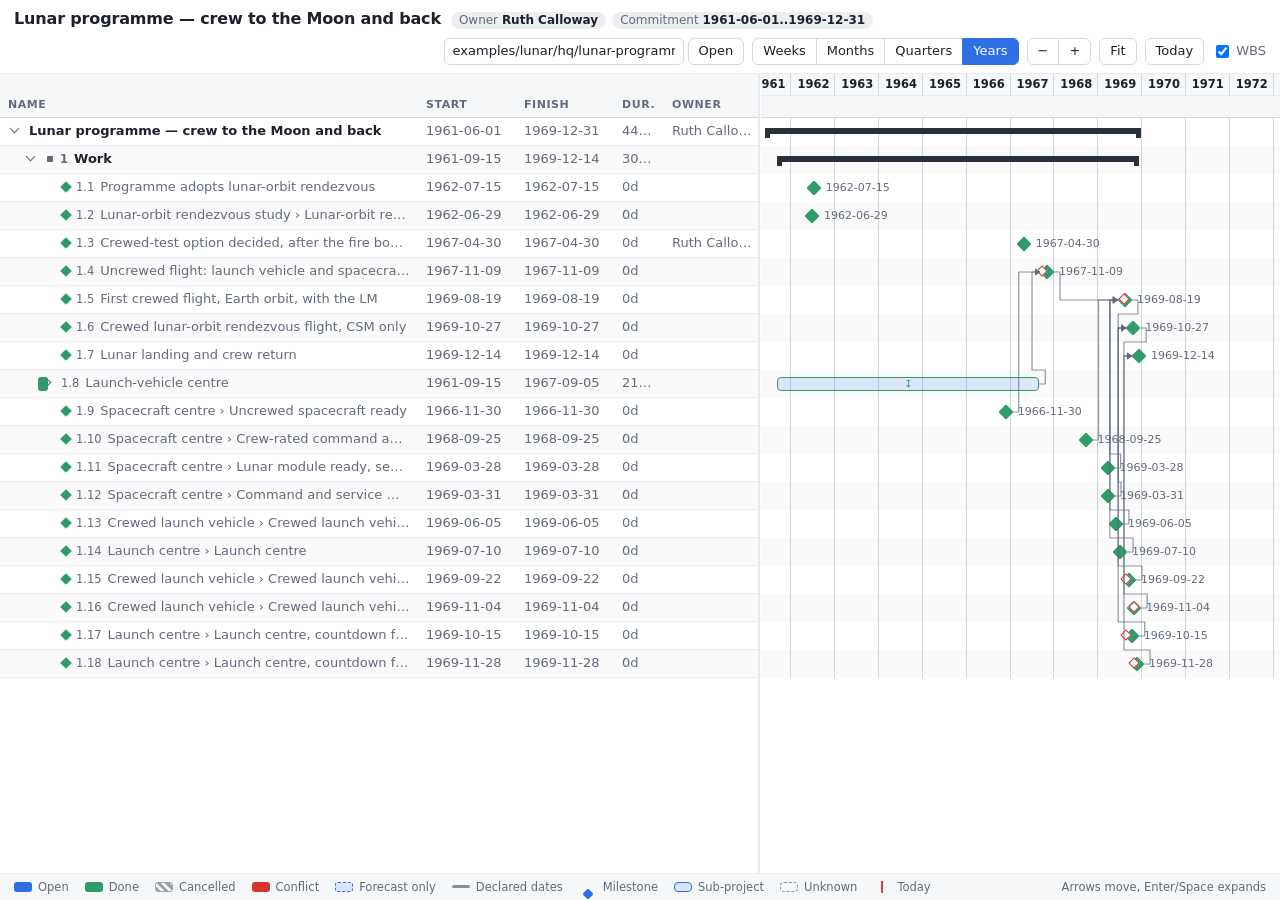
==== commit 7aed3ee8: "Website, lunar examples throughout, humans and agents up front - GitHub Pages site (site/): landing " ====
--- a/viewer/index.html
+++ b/viewer/index.html
@@ -5,7 +5,7 @@
 <meta name="viewport" content="width=device-width, initial-scale=1">
 <meta name="color-scheme" content="light dark">
 <title>projectmd viewer</title>
-<link rel="stylesheet" href="style.css?v=17">
+<link rel="stylesheet" href="style.css?v=18">
 </head>
 <body>
 <header id="toolbar">
@@ -58,6 +58,6 @@
   <div id="mdbody"></div>
 </div>
 <div id="tip" hidden></div>
-<script type="module" src="app.js?v=17"></script>
+<script type="module" src="app.js?v=18"></script>
 </body>
 </html>
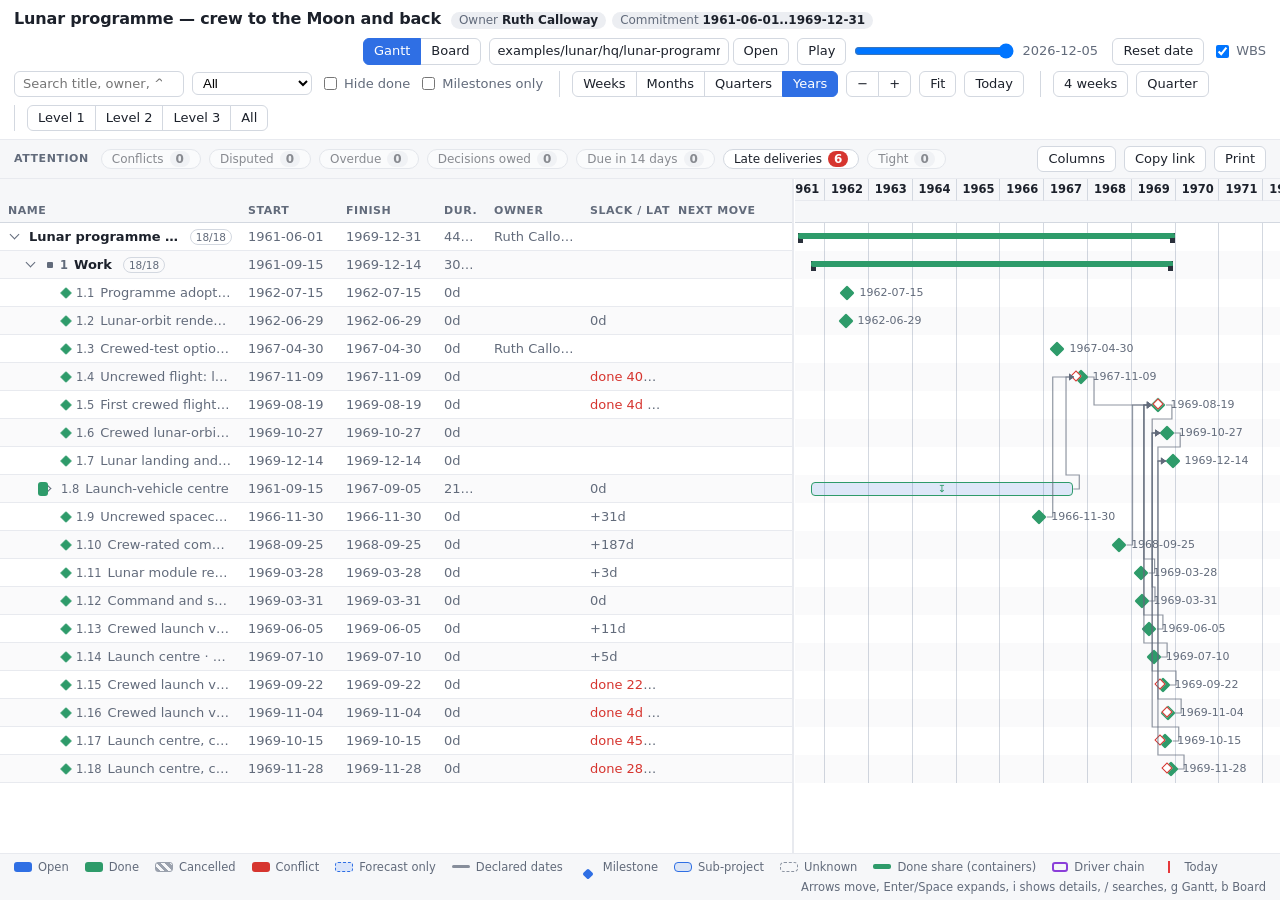
==== commit 58e03630: "Format 0.9 beta: promise protocol, consolidated spec, conformance suite Design and format - Three la" ====
--- a/viewer/index.html
+++ b/viewer/index.html
@@ -2,35 +2,90 @@
 <html lang="en">
 <head>
 <meta charset="utf-8">
+<meta http-equiv="Content-Security-Policy" content="default-src 'none'; script-src 'self' 'wasm-unsafe-eval'; style-src 'self' 'unsafe-inline'; img-src 'self'; connect-src *; base-uri 'none'; form-action 'none'; object-src 'none'; frame-src 'none'">
+<meta name="referrer" content="no-referrer">
 <meta name="viewport" content="width=device-width, initial-scale=1">
 <meta name="color-scheme" content="light dark">
 <title>projectmd viewer</title>
-<link rel="stylesheet" href="style.css?v=18">
+<link rel="stylesheet" href="style.css?v=23">
 </head>
 <body>
 <header id="toolbar">
-  <div id="titlebox"><strong id="ptitle">projectmd</strong><span id="pmeta"></span></div>
-  <nav id="crumbs" aria-label="Previous top-level projects"></nav>
-  <div id="tools">
-    <form id="openform" autocomplete="off">
-      <input id="rootinput" type="text" placeholder="/path/to/project.md or URL" spellcheck="false" aria-label="Project file or URL">
-      <button type="submit">Open</button>
-    </form>
-    <div class="seg" id="zoomseg" role="group" aria-label="Zoom">
-      <button data-z="week" title="Weeks">Weeks</button><button data-z="month" title="Months">Months</button><button data-z="quarter" title="Quarters">Quarters</button><button data-z="year" title="Years">Years</button>
+  <div class="tbrow" id="row1">
+    <div id="titlebox"><strong id="ptitle">projectmd</strong><span id="pmeta"></span></div>
+    <nav id="crumbs" aria-label="Previous top-level projects"></nav>
+    <div id="tools">
+      <div class="seg" id="viewseg" role="group" aria-label="View">
+        <button type="button" data-view="gantt" class="on" aria-pressed="true" title="Gantt chart (g)">Gantt</button><button type="button" data-view="board" aria-pressed="false" title="Board: waiting, ready, doing, done (b)">Board</button>
+      </div>
+      <form id="openform" autocomplete="off">
+        <input id="rootinput" type="text" placeholder="/path/to/project.md or URL" spellcheck="false" aria-label="Project file or URL">
+        <button type="submit">Open</button>
+      </form>
+      <div class="tslider" role="group" aria-label="Plan date">
+        <button id="tplay" aria-pressed="false" title="Move the plan date forward to the end of the forecast">Play</button>
+        <input id="tsl" type="range" step="1" min="0" max="1" value="0" aria-label="Plan date" title="Plan date (as of)">
+        <span id="tdate" class="tdate" title="Plan date (as of)"></span>
+        <button id="treset" title="Reset the plan date to the real date (or the ?today= date)">Reset date</button>
+      </div>
+      <label class="chk"><input type="checkbox" id="wbs" checked> WBS</label>
     </div>
-    <div class="seg">
-      <button id="zout" title="Zoom out (Ctrl+wheel)" aria-label="Zoom out">&minus;</button><button id="zin" title="Zoom in (Ctrl+wheel)" aria-label="Zoom in">+</button>
+  </div>
+  <div class="tbrow" id="row2">
+    <div class="tgrp" role="group" aria-label="Filters">
+      <input id="qsearch" type="search" placeholder="Search title, owner, ^id" spellcheck="false" aria-label="Search rows" title="Search (press /, Escape clears)">
+      <select id="ownerf" aria-label="Owner" title="Show rows of one owner">
+        <option value="">All</option>
+      </select>
+      <label class="chk gantt-only"><input type="checkbox" id="hidedone"> Hide done</label>
+      <label class="chk gantt-only"><input type="checkbox" id="msonly"> Milestones only</label>
     </div>
-    <button id="zfit" title="Fit the whole project">Fit</button>
-    <button id="ztoday" title="Scroll to today">Today</button>
-    <label class="chk"><input type="checkbox" id="wbs" checked> WBS</label>
+    <div class="tgrp gantt-only" role="group" aria-label="Zoom">
+      <div class="seg" id="zoomseg" role="group" aria-label="Zoom level">
+        <button data-z="week" title="Weeks">Weeks</button><button data-z="month" title="Months">Months</button><button data-z="quarter" title="Quarters">Quarters</button><button data-z="year" title="Years">Years</button>
+      </div>
+      <div class="seg">
+        <button id="zout" title="Zoom out (Ctrl+wheel)" aria-label="Zoom out">&minus;</button><button id="zin" title="Zoom in (Ctrl+wheel)" aria-label="Zoom in">+</button>
+      </div>
+      <button id="zfit" title="Fit the whole project">Fit</button>
+      <button id="ztoday" title="Scroll to today">Today</button>
+    </div>
+    <div class="tgrp gantt-only" role="group" aria-label="Time presets">
+      <button type="button" data-preset="4w" title="Today minus 1 week to today plus 4 weeks">4 weeks</button>
+      <button type="button" data-preset="q" title="Today minus 2 weeks to today plus 3 months">Quarter</button>
+    </div>
+    <div class="seg gantt-only" id="levelseg" role="group" aria-label="Tree level">
+      <button type="button" data-lvl="1" title="Show only top-level items">Level 1</button><button type="button" data-lvl="2" title="Expand to level 2">Level 2</button><button type="button" data-lvl="3" title="Expand to level 3">Level 3</button><button type="button" data-lvl="all" title="Expand all loaded items (sub-projects not loaded are not fetched)">All</button>
+    </div>
   </div>
 </header>
+<div id="attn" role="group" aria-label="Needs attention">
+  <span class="attn-h">Attention</span>
+  <button type="button" class="achip" data-attn="conflict" aria-pressed="false" title="Forecast later than the declared end">Conflicts <b>0</b></button>
+  <button type="button" class="achip" data-attn="disputed" aria-pressed="false" title="Contract disputed: the parent decides">Disputed <b>0</b></button>
+  <button type="button" class="achip" data-attn="overdue" aria-pressed="false" title="Promise past its date: the child delivers">Overdue <b>0</b></button>
+  <button type="button" class="achip" data-attn="decide" aria-pressed="false" title="Open, undated tasks with an owner whose forecast is today">Decisions owed <b>0</b></button>
+  <button type="button" class="achip" data-attn="due14" aria-pressed="false" title="Open items whose declared or forecast end is within 14 days">Due in 14 days <b>0</b></button>
+  <button type="button" class="achip" data-attn="late" aria-pressed="false" title="Done later than declared">Late deliveries <b>0</b></button>
+  <button type="button" class="achip" data-attn="tight" aria-pressed="false" title="Open items with a declared end and 0 to 2 days of slack (zero is a risk)">Tight <b>0</b></button>
+  <span id="fstate" aria-live="polite"></span>
+  <span class="attn-side">
+    <details id="colmenu">
+      <summary>Columns</summary>
+      <div class="menu">
+        <label class="chk"><input type="checkbox" data-colopt="slack"> Slack / late</label>
+        <label class="chk"><input type="checkbox" data-colopt="next"> Next move</label>
+      </div>
+    </details>
+    <button type="button" id="copylink" title="Copy a link to this view (root, plan date, filters, selection)">Copy link</button>
+    <button type="button" id="printbtn" title="Print the table and chart">Print</button>
+  </span>
+</div>
 <div id="banner" hidden></div>
+<div id="printhead"><h1 id="phTitle"></h1><div id="phMeta"></div></div>
 <main id="main">
   <section id="left" tabindex="-1">
-    <div id="lhead" class="grid"><div>Name</div><div>Start</div><div>Finish</div><div>Dur.</div><div>Owner</div></div>
+    <div id="lhead" class="grid"><div>Name</div><div>Start</div><div>Finish</div><div>Dur.</div><div>Owner</div><div data-col="slack">Slack / late</div><div data-col="next">Next move</div></div>
     <div id="lbody"><div id="lspacer" role="treegrid" aria-label="Project tree"></div></div>
   </section>
   <div id="split" title="Drag to resize"></div>
@@ -40,6 +95,7 @@
   </section>
   <aside id="detail" hidden aria-label="Details"></aside>
 </main>
+<section id="board" hidden aria-label="Board"></section>
 <footer id="legend" aria-label="Legend">
   <span><i class="lg bar st-open"></i>Open</span>
   <span><i class="lg bar st-done"></i>Done</span>
@@ -50,14 +106,16 @@
   <span><i class="lg ms"></i>Milestone</span>
   <span><i class="lg sub"></i>Sub-project</span>
   <span><i class="lg unk"></i>Unknown</span>
+  <span><i class="lg pfl"></i>Done share (containers)</span>
+  <span><i class="lg chainl"></i>Driver chain</span>
   <span><i class="lg todayl"></i>Today</span>
-  <span class="hint">Arrows move, Enter/Space expands</span>
+  <span class="hint">Arrows move, Enter/Space expands, i shows details, / searches, g Gantt, b Board</span>
 </footer>
 <div id="mdview" hidden role="dialog" aria-label="File view">
-  <div id="mdhead"><strong id="mdtitle"></strong><a id="mdraw" target="_blank" rel="noopener">raw</a><button id="mdopen" title="Make this file the top-level Gantt project">Open as project</button><button id="mdclose" title="Close (Esc)">Close</button></div>
+  <div id="mdhead"><strong id="mdtitle"></strong><a id="mdraw" target="_blank" rel="noopener noreferrer">raw</a><button id="mdopen" title="Make this file the top-level Gantt project">Open as project</button><button id="mdclose" title="Close (Esc)">Close</button></div>
   <div id="mdbody"></div>
 </div>
 <div id="tip" hidden></div>
-<script type="module" src="app.js?v=18"></script>
+<script type="module" src="app.js?v=23"></script>
 </body>
 </html>
--- a/viewer/style.css
+++ b/viewer/style.css
@@ -3,7 +3,7 @@
   --accent: #2f6fe4; --accent-soft: rgba(47, 111, 228, .14);
   --done: #2e9b6a; --cancel: #9aa1ad; --red: #d6352f; --warn: #c97a00; --unk: #8b93a1;
   --sum: #2a303b; --today: #e5383b; --hover: rgba(47, 111, 228, .07); --stripe: rgba(20, 30, 50, .018);
-  --rh: 28px; --hh: 22px;
+  --rh: 28px; --hh: 22px; --chain: #8b3fd9;
   --font: system-ui, -apple-system, "Segoe UI", Roboto, "Helvetica Neue", Arial, sans-serif;
   color-scheme: light dark;
 }
@@ -12,7 +12,7 @@
     --bg: #14171d; --bg2: #1a1e26; --bg3: #252a34; --fg: #e5e8ef; --fg2: #98a1b3; --line: #262c37; --line2: #363e4c;
     --accent: #5b94f5; --accent-soft: rgba(91, 148, 245, .2);
     --done: #45b886; --cancel: #6f7787; --red: #ff6159; --warn: #e8a030; --unk: #8a93a4;
-    --sum: #c4cad6; --today: #ff5a5f; --hover: rgba(91, 148, 245, .09); --stripe: rgba(255, 255, 255, .02);
+    --sum: #c4cad6; --today: #ff5a5f; --hover: rgba(91, 148, 245, .09); --stripe: rgba(255, 255, 255, .02); --chain: #b58cff;
   }
 }
 * { box-sizing: border-box; }
@@ -21,11 +21,11 @@
 button, input { font: inherit; color: inherit; }
 button { background: var(--bg); border: 1px solid var(--line2); border-radius: 6px; padding: 3px 10px; cursor: pointer; }
 button:hover { background: var(--bg3); }
-button:focus-visible, input:focus-visible, a:focus-visible, #left:focus-visible { outline: 2px solid var(--accent); outline-offset: 1px; }
+button:focus-visible, input:focus-visible, select:focus-visible, summary:focus-visible, a:focus-visible, #left:focus-visible { outline: 2px solid var(--accent); outline-offset: 1px; }
 input[type=text] { background: var(--bg); border: 1px solid var(--line2); border-radius: 6px; padding: 3px 8px; }
 a { color: var(--accent); }
 
-#toolbar { display: flex; align-items: center; gap: 8px 16px; padding: 8px 14px; border-bottom: 1px solid var(--line); background: var(--bg); flex-wrap: wrap; }
+#toolbar { display: flex; flex-direction: column; gap: 6px; padding: 8px 14px; border-bottom: 1px solid var(--line); background: var(--bg); }
 #titlebox { display: flex; align-items: baseline; gap: 10px; min-width: 0; flex-wrap: wrap; }
 #ptitle { font-size: 16px; font-weight: 650; letter-spacing: -.01em; }
 #pmeta { display: flex; gap: 6px; flex-wrap: wrap; }
@@ -46,12 +46,12 @@
 #banner { padding: 8px 14px; background: color-mix(in srgb, var(--red) 12%, var(--bg)); color: var(--fg); border-bottom: 1px solid var(--red); }
 
 #main { position: relative; flex: 1; display: flex; min-height: 0; }
-#left { width: var(--leftw, 760px); display: flex; flex-direction: column; min-width: 160px; flex: none; overflow: hidden; outline-offset: -2px; }
+#left { width: var(--leftw, min(920px, 62vw)); display: flex; flex-direction: column; min-width: 160px; flex: none; overflow: hidden; outline-offset: -2px; }
 #right { flex: 1; display: flex; flex-direction: column; min-width: 0; }
 #split { width: 5px; margin: 0 -2px; z-index: 5; cursor: col-resize; background: transparent; border-left: 2px solid var(--line); border-right: 2px solid transparent; flex: none; }
 #split:hover, #split.drag { border-left-color: var(--accent); }
 
-.grid, .lrow { display: grid; grid-template-columns: minmax(120px, 1fr) 98px 98px 50px 96px; }
+.grid, .lrow { display: grid; grid-template-columns: var(--tpl, minmax(240px, 1fr) 98px 98px 50px 96px); }
 #lhead { height: calc(var(--hh) * 2); background: var(--bg2); border-bottom: 1px solid var(--line2); font-size: 11px; text-transform: uppercase; letter-spacing: .05em; font-weight: 600; color: var(--fg2); align-items: end; flex: none; }
 #lhead > div { padding: 0 8px 4px; white-space: nowrap; overflow: hidden; }
 #lbody { flex: 1; overflow: hidden; position: relative; }
@@ -202,3 +202,105 @@
 #detail .r { color: var(--red); }
 .ct-disputed { background: color-mix(in srgb, var(--warn) 22%, var(--bg)); color: var(--warn); }
 .ct-overdue { background: var(--red); color: #fff; }
+
+/* time slider */
+.tslider { display: inline-flex; gap: 6px; align-items: center; }
+#tsl { width: 160px; }
+.tdate { font-variant-numeric: tabular-nums; min-width: 84px; color: var(--fg2); }
+#tplay[aria-pressed=true] { background: var(--accent); border-color: var(--accent); color: #fff; }
+.dim { color: var(--fg2); }
+
+/* driver chain: highlighted rows keep their bars; the rest of the chart fades */
+.trow.dimmed { opacity: .4; }
+.trow.inchain :is(.bar, .sum, .sub, .ms, .unk) { box-shadow: 0 0 0 2px var(--chain); }
+.lg.chainl { width: 16px; height: 10px; border: 2px solid var(--chain); border-radius: 3px; }
+
+/* detail panel additions */
+#detail .desc { white-space: pre-wrap; word-break: break-word; margin: 4px 0; }
+#detail ol.why { margin: 0; padding-left: 20px; }
+#detail ol.why li { margin: 5px 0; }
+#detail .dim { color: var(--fg2); }
+/* below 1100px the details panel overlays the chart; from 1100px it sits beside it */
+@media (max-width: 1099px) {
+  #detail { position: absolute; top: 0; right: 0; bottom: 0; width: min(380px, 92vw); z-index: 20; box-shadow: -8px 0 24px rgba(0, 0, 0, .25); }
+}
+@media (min-width: 1100px) {
+  #main.dopen #left { max-width: 48%; }
+}
+#detail .desc { max-height: 9em; overflow: auto; }
+
+/* toolbar rows, filters, attention bar (v21) */
+.tbrow { display: flex; align-items: center; gap: 8px 16px; flex-wrap: wrap; }
+.tgrp { display: flex; align-items: center; gap: 8px; flex-wrap: wrap; }
+.tgrp + .tgrp, #row2 > .seg { border-left: 1px solid var(--line2); padding-left: 12px; }
+input[type=search] { background: var(--bg); border: 1px solid var(--line2); border-radius: 6px; padding: 3px 8px; width: 170px; }
+select { background: var(--bg); border: 1px solid var(--line2); border-radius: 6px; padding: 2px 6px; max-width: 150px; }
+#attn { display: flex; align-items: center; gap: 6px 8px; flex-wrap: wrap; padding: 6px 14px; border-bottom: 1px solid var(--line); background: var(--bg2); }
+.attn-h { font-size: 11px; text-transform: uppercase; letter-spacing: .05em; font-weight: 600; color: var(--fg2); margin-right: 4px; }
+.achip { display: inline-flex; align-items: center; gap: 6px; border-radius: 12px; padding: 1px 10px; font-size: 12px; background: var(--bg); }
+.achip b { font-variant-numeric: tabular-nums; background: var(--bg3); border-radius: 9px; padding: 0 6px; min-width: 18px; text-align: center; }
+.achip:not(.zero) b { background: var(--warn); color: #fff; }
+.achip[data-attn="conflict"]:not(.zero) b, .achip[data-attn="overdue"]:not(.zero) b, .achip[data-attn="late"]:not(.zero) b { background: var(--red); }
+.achip.zero { opacity: .5; }
+.achip.on, .achip.on:hover { background: var(--accent); border-color: var(--accent); color: #fff; }
+.achip.on b { background: rgba(255, 255, 255, .25); color: #fff; }
+#fstate { color: var(--fg2); font-size: 12px; }
+.attn-side { margin-left: auto; display: flex; gap: 8px; align-items: center; }
+#colmenu { position: relative; }
+#colmenu summary { cursor: pointer; list-style: none; border: 1px solid var(--line2); border-radius: 6px; padding: 3px 10px; background: var(--bg); }
+#colmenu summary::-webkit-details-marker { display: none; }
+#colmenu[open] summary, #colmenu summary:hover { background: var(--bg3); }
+#colmenu .menu { position: absolute; right: 0; top: calc(100% + 4px); z-index: 25; background: var(--bg); border: 1px solid var(--line2); border-radius: 8px; padding: 8px 10px; box-shadow: 0 6px 20px rgba(0, 0, 0, .2); display: grid; gap: 6px; white-space: nowrap; }
+
+/* columns, progress, colours */
+.prog { flex: none; margin-left: 6px; border: 1px solid var(--line2); border-radius: 8px; padding: 0 5px; line-height: 14px; font-size: 10.5px; color: var(--fg2); font-variant-numeric: tabular-nums; }
+.r { color: var(--red); }
+.lrow > .sl { font-variant-numeric: tabular-nums; }
+.sum .pf { position: absolute; left: 0; top: 0; bottom: 0; background: var(--done); border-radius: 2px; }
+.lg.pfl { width: 18px; height: 5px; background: var(--done); border-radius: 2px; }
+
+/* board view (v23): read-only cards per file, four columns, stacked when narrow */
+#main[hidden] { display: none; }
+#board[hidden] { display: none; }
+#board { flex: 1; min-height: 0; overflow: auto; padding: 12px 14px 20px; }
+.bsec { margin-bottom: 22px; }
+.bsec-h { font-size: 15px; margin: 0 0 8px; }
+.bcols { display: grid; grid-template-columns: repeat(4, minmax(0, 1fr)); gap: 10px; align-items: start; }
+.bcol { background: var(--bg2); border: 1px solid var(--line); border-radius: 8px; padding: 8px; min-width: 0; }
+.bcol-h { display: flex; justify-content: space-between; align-items: center; font-size: 11px; text-transform: uppercase; letter-spacing: .05em; color: var(--fg2); margin: 2px 2px 8px; font-weight: 600; }
+.bcount { background: var(--bg3); border-radius: 9px; padding: 0 7px; font-variant-numeric: tabular-nums; color: var(--fg); }
+.card { background: var(--bg); border: 1px solid var(--line2); border-left: 3px solid var(--accent); border-radius: 6px; padding: 6px 8px; margin-bottom: 6px; cursor: pointer; }
+.card:hover, .card:focus-visible { background: var(--hover); }
+.bcol-waiting .card { border-left-color: var(--warn); }
+.bcol-done .card { border-left-color: var(--done); }
+.card-t { font-weight: 550; overflow-wrap: anywhere; }
+.card-o, .card-d, .bolder { color: var(--fg2); font-size: 12px; }
+.bfoot { margin-top: 8px; padding: 6px 10px; background: var(--bg2); border-radius: 6px; color: var(--fg2); font-size: 12px; display: grid; gap: 2px; }
+.board-note { color: var(--fg2); font-size: 12px; margin: 12px 0 0; }
+.lrow .pj { color: var(--fg2); }
+body.view-board #legend, body.view-board .achip, body.view-board #fstate, body.view-board .attn-h, body.view-board #colmenu, body.view-board #printbtn { display: none !important; }
+body.view-board #attn { padding: 4px 14px; }
+@media (max-width: 760px) { .bcols { grid-template-columns: 1fr; } }
+
+/* print: table and chart on one page, rows not cut */
+#printhead { display: none; }
+@media print {
+  @page { size: A4 landscape; margin: 12mm; }
+  body { display: block; height: auto; overflow: visible; font-size: 11px; background: #fff; color: #000; }
+  #toolbar, #attn, #banner, #split, #detail, #legend, #mdview, #tip, #printbtn { display: none !important; }
+  #printhead { display: block; margin-bottom: 8px; }
+  #printhead h1 { font-size: 16px; margin: 0 0 2px; }
+  #printhead div { color: #333; }
+  #main { display: flex; position: static; }
+  #left { width: 44% !important; max-width: none !important; overflow: visible; }
+  #lbody { flex: none; overflow: visible; height: auto; }
+  #right { flex: 1; min-width: 0; }
+  #rhead { position: static; }
+  #rbody { overflow: hidden !important; flex: none; height: auto; }
+  #canvas, #lspacer { position: relative; }
+  #trows { position: static; }
+  .lrow, .trow { position: relative !important; top: auto !important; break-inside: avoid; page-break-inside: avoid; }
+  .focus { display: none !important; }
+  .hov, .lrow.sel, .trow.sel { background: none !important; }
+  * { -webkit-print-color-adjust: exact; print-color-adjust: exact; }
+}
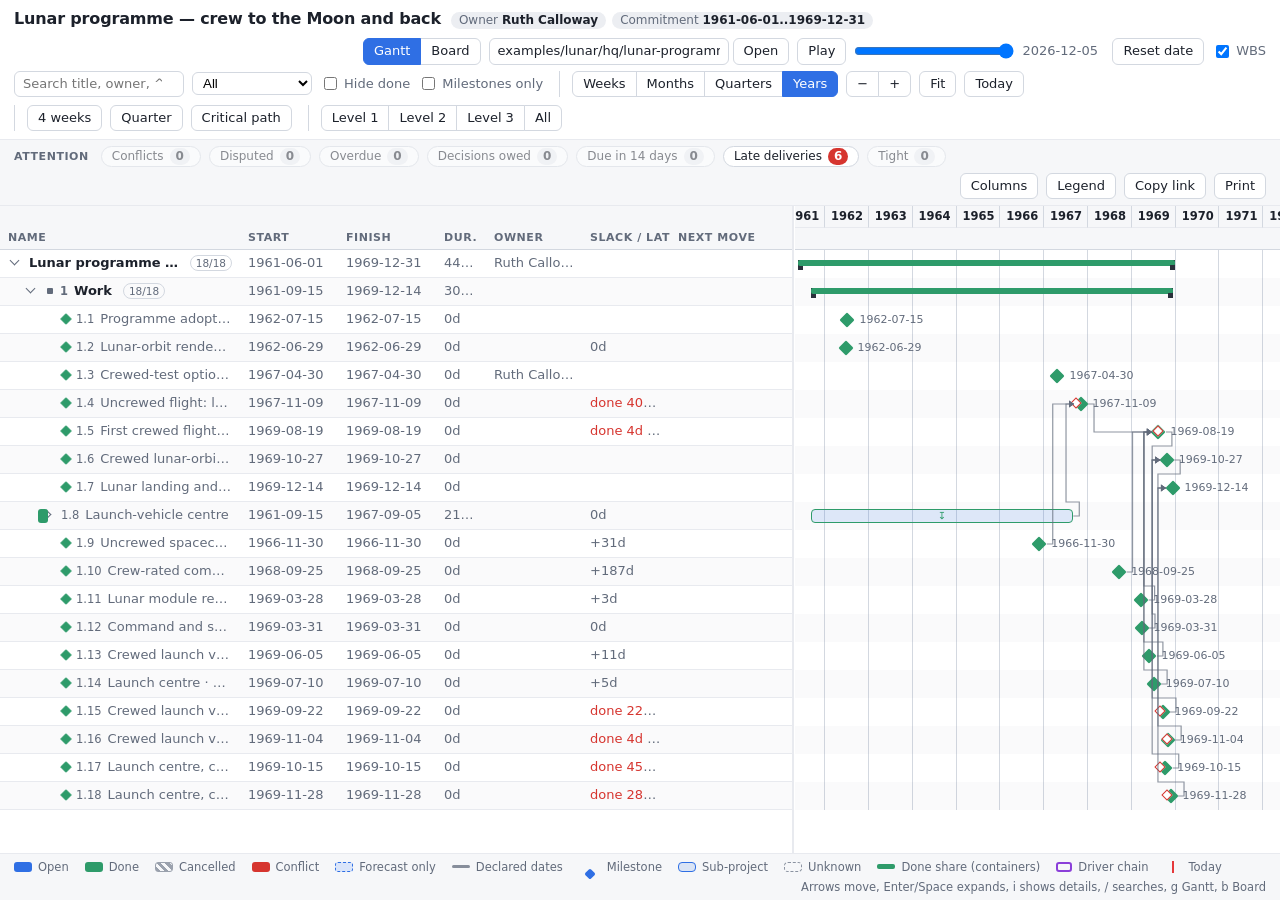
==== commit 201a6a40: "Format 0.9: weekday estimates, export for other tools, viewer critical path - An estimate in days co" ====
--- a/viewer/index.html
+++ b/viewer/index.html
@@ -7,7 +7,7 @@
 <meta name="viewport" content="width=device-width, initial-scale=1">
 <meta name="color-scheme" content="light dark">
 <title>projectmd viewer</title>
-<link rel="stylesheet" href="style.css?v=23">
+<link rel="stylesheet" href="style.css?v=25">
 </head>
 <body>
 <header id="toolbar">
@@ -53,6 +53,7 @@
     <div class="tgrp gantt-only" role="group" aria-label="Time presets">
       <button type="button" data-preset="4w" title="Today minus 1 week to today plus 4 weeks">4 weeks</button>
       <button type="button" data-preset="q" title="Today minus 2 weeks to today plus 3 months">Quarter</button>
+      <button type="button" id="cpbtn" aria-pressed="false" title="Outline the critical path: the driver chain back from the project's end (c)">Critical path</button>
     </div>
     <div class="seg gantt-only" id="levelseg" role="group" aria-label="Tree level">
       <button type="button" data-lvl="1" title="Show only top-level items">Level 1</button><button type="button" data-lvl="2" title="Expand to level 2">Level 2</button><button type="button" data-lvl="3" title="Expand to level 3">Level 3</button><button type="button" data-lvl="all" title="Expand all loaded items (sub-projects not loaded are not fetched)">All</button>
@@ -68,6 +69,7 @@
   <button type="button" class="achip" data-attn="due14" aria-pressed="false" title="Open items whose declared or forecast end is within 14 days">Due in 14 days <b>0</b></button>
   <button type="button" class="achip" data-attn="late" aria-pressed="false" title="Done later than declared">Late deliveries <b>0</b></button>
   <button type="button" class="achip" data-attn="tight" aria-pressed="false" title="Open items with a declared end and 0 to 2 days of slack (zero is a risk)">Tight <b>0</b></button>
+  <button type="button" class="achip" data-attn="overlap" aria-pressed="false" hidden title="Open tasks of one owner, lasting more than a day, that overlap in time">Overlap <b>0</b></button>
   <span id="fstate" aria-live="polite"></span>
   <span class="attn-side">
     <details id="colmenu">
@@ -77,6 +79,7 @@
         <label class="chk"><input type="checkbox" data-colopt="next"> Next move</label>
       </div>
     </details>
+    <button type="button" id="lgbtn" aria-haspopup="dialog" aria-expanded="false" title="What the bars, marks and colours mean (?)">Legend</button>
     <button type="button" id="copylink" title="Copy a link to this view (root, plan date, filters, selection)">Copy link</button>
     <button type="button" id="printbtn" title="Print the table and chart">Print</button>
   </span>
@@ -115,7 +118,23 @@
   <div id="mdhead"><strong id="mdtitle"></strong><a id="mdraw" target="_blank" rel="noopener noreferrer">raw</a><button id="mdopen" title="Make this file the top-level Gantt project">Open as project</button><button id="mdclose" title="Close (Esc)">Close</button></div>
   <div id="mdbody"></div>
 </div>
+<div id="lgpop" class="lgpop" hidden role="dialog" aria-label="Legend">
+  <h2>Legend</h2>
+  <ul class="lgl">
+    <li><span class="sw"><i class="lg bar st-open"></i><i class="lg bar st-done"></i></span>Task: open (blue) or done (green)</li>
+    <li><span class="sw"><i class="lg bar fc"></i></span>Forecast only: dashed, placed by links or duration</li>
+    <li><span class="sw"><i class="lg declln"></i></span>Declared span, when it differs from the forecast</li>
+    <li><span class="sw"><i class="lg ms"></i></span>Milestone (diamond)</li>
+    <li><span class="sw"><i class="lg sub"></i></span>Sub-project (dashed until its file is loaded)</li>
+    <li><span class="sw"><i class="lg bar conf"></i><i class="lg late"></i></span>Red: conflict (forecast after the declared end) or late delivery</li>
+    <li><span class="sw"><i class="lg decl"></i></span>Declared end (tick)</li>
+    <li><span class="sw"><span class="ct ct-disputed">disputed</span><span class="ct ct-overdue">overdue</span></span>Contract: the parent decides, or the child delivers</li>
+    <li><span class="sw"><i class="lg todayl"></i></span>Today</li>
+    <li><span class="sw"><i class="lg wkend"></i></span>Weekend (shown at 6 px per day or more)</li>
+    <li><span class="sw"><i class="lg cpl"></i></span>Critical path: outlined bars, marked in the table</li>
+  </ul>
+</div>
 <div id="tip" hidden></div>
-<script type="module" src="app.js?v=23"></script>
+<script type="module" src="app.js?v=25"></script>
 </body>
 </html>
--- a/viewer/style.css
+++ b/viewer/style.css
@@ -3,7 +3,7 @@
   --accent: #2f6fe4; --accent-soft: rgba(47, 111, 228, .14);
   --done: #2e9b6a; --cancel: #9aa1ad; --red: #d6352f; --warn: #c97a00; --unk: #8b93a1;
   --sum: #2a303b; --today: #e5383b; --hover: rgba(47, 111, 228, .07); --stripe: rgba(20, 30, 50, .018);
-  --rh: 28px; --hh: 22px; --chain: #8b3fd9;
+  --rh: 28px; --hh: 22px; --chain: #8b3fd9; --cp: #d9731a; --wkend: rgba(20, 30, 50, .045);
   --font: system-ui, -apple-system, "Segoe UI", Roboto, "Helvetica Neue", Arial, sans-serif;
   color-scheme: light dark;
 }
@@ -12,7 +12,7 @@
     --bg: #14171d; --bg2: #1a1e26; --bg3: #252a34; --fg: #e5e8ef; --fg2: #98a1b3; --line: #262c37; --line2: #363e4c;
     --accent: #5b94f5; --accent-soft: rgba(91, 148, 245, .2);
     --done: #45b886; --cancel: #6f7787; --red: #ff6159; --warn: #e8a030; --unk: #8a93a4;
-    --sum: #c4cad6; --today: #ff5a5f; --hover: rgba(91, 148, 245, .09); --stripe: rgba(255, 255, 255, .02); --chain: #b58cff;
+    --sum: #c4cad6; --today: #ff5a5f; --hover: rgba(91, 148, 245, .09); --stripe: rgba(255, 255, 255, .02); --chain: #b58cff; --cp: #ffb04d; --wkend: rgba(255, 255, 255, .035);
   }
 }
 * { box-sizing: border-box; }
@@ -210,6 +210,31 @@
 #tplay[aria-pressed=true] { background: var(--accent); border-color: var(--accent); color: #fff; }
 .dim { color: var(--fg2); }
 
+/* weekend bands (zoomed to 6 px per day or more), behind the grid lines */
+.wk { position: absolute; top: 0; bottom: 0; background: var(--wkend); pointer-events: none; }
+.achip[hidden], #lgpop[hidden] { display: none; }
+
+/* critical path: outlined bars and a marker in the title; other rows fade slightly */
+.trow.cpdim { opacity: .55; }
+.trow.cp :is(.bar, .sum, .sub, .ms, .unk) { outline: 2px solid var(--cp); outline-offset: 1px; }
+.lrow.cp .t::before { content: "\25B8\00a0"; color: var(--cp); font-weight: 700; }
+#cpbtn[aria-pressed=true] { background: var(--accent); border-color: var(--accent); color: #fff; }
+
+/* legend popover (button Legend, key ?) */
+.lgpop { position: fixed; z-index: 36; width: 340px; background: var(--bg); border: 1px solid var(--line2); border-radius: 8px; box-shadow: 0 8px 24px rgba(0, 0, 0, .25); padding: 10px 14px 12px; }
+.lgpop h2 { margin: 0 0 6px; font-size: 13px; }
+.lgl { list-style: none; margin: 0; padding: 0; display: grid; gap: 7px; font-size: 12px; color: var(--fg2); }
+.lgl li { display: flex; align-items: center; gap: 10px; }
+.lgl .sw { flex: none; min-width: 84px; width: max-content; display: inline-flex; align-items: center; gap: 4px; }
+.lg.wkend { background: var(--wkend); border: 1px solid var(--line2); }
+.lg.cpl { width: 16px; height: 10px; border-radius: 3px; background: var(--bg3); outline: 2px solid var(--cp); outline-offset: 1px; margin: 0 2px; }
+.lg.decl { position: relative; top: 0; width: 0; height: 0; margin: 0 4px; border: 4px solid transparent; border-top: 6px solid var(--red); border-bottom: 0; }
+.lg.decl::after { display: none; }
+.lg.late { position: relative; top: 0; width: 7px; height: 7px; margin: 0 4px; border: 1.5px solid var(--red); background: var(--bg); transform: rotate(45deg) scale(.9); }
+.lg.ms { margin: 0 6px; }
+.lg.bar.fc { width: 18px; }
+.lg.bar.conf { margin-left: 0; }
+
 /* driver chain: highlighted rows keep their bars; the rest of the chart fades */
 .trow.dimmed { opacity: .4; }
 .trow.inchain :is(.bar, .sum, .sub, .ms, .unk) { box-shadow: 0 0 0 2px var(--chain); }
@@ -278,7 +303,7 @@
 .bfoot { margin-top: 8px; padding: 6px 10px; background: var(--bg2); border-radius: 6px; color: var(--fg2); font-size: 12px; display: grid; gap: 2px; }
 .board-note { color: var(--fg2); font-size: 12px; margin: 12px 0 0; }
 .lrow .pj { color: var(--fg2); }
-body.view-board #legend, body.view-board .achip, body.view-board #fstate, body.view-board .attn-h, body.view-board #colmenu, body.view-board #printbtn { display: none !important; }
+body.view-board #legend, body.view-board .achip, body.view-board #fstate, body.view-board .attn-h, body.view-board #colmenu, body.view-board #printbtn, body.view-board #lgbtn, body.view-board #cpbtn, body.view-board #lgpop { display: none !important; }
 body.view-board #attn { padding: 4px 14px; }
 @media (max-width: 760px) { .bcols { grid-template-columns: 1fr; } }
 
@@ -288,6 +313,9 @@
   @page { size: A4 landscape; margin: 12mm; }
   body { display: block; height: auto; overflow: visible; font-size: 11px; background: #fff; color: #000; }
   #toolbar, #attn, #banner, #split, #detail, #legend, #mdview, #tip, #printbtn { display: none !important; }
+  /* the legend is printed only when it is open (the hidden attribute keeps it out otherwise) */
+  #lgpop { position: static; width: auto; box-shadow: none; margin: 0 0 8px; }
+  .wk { background: #eef0f3 !important; }
   #printhead { display: block; margin-bottom: 8px; }
   #printhead h1 { font-size: 16px; margin: 0 0 2px; }
   #printhead div { color: #333; }
